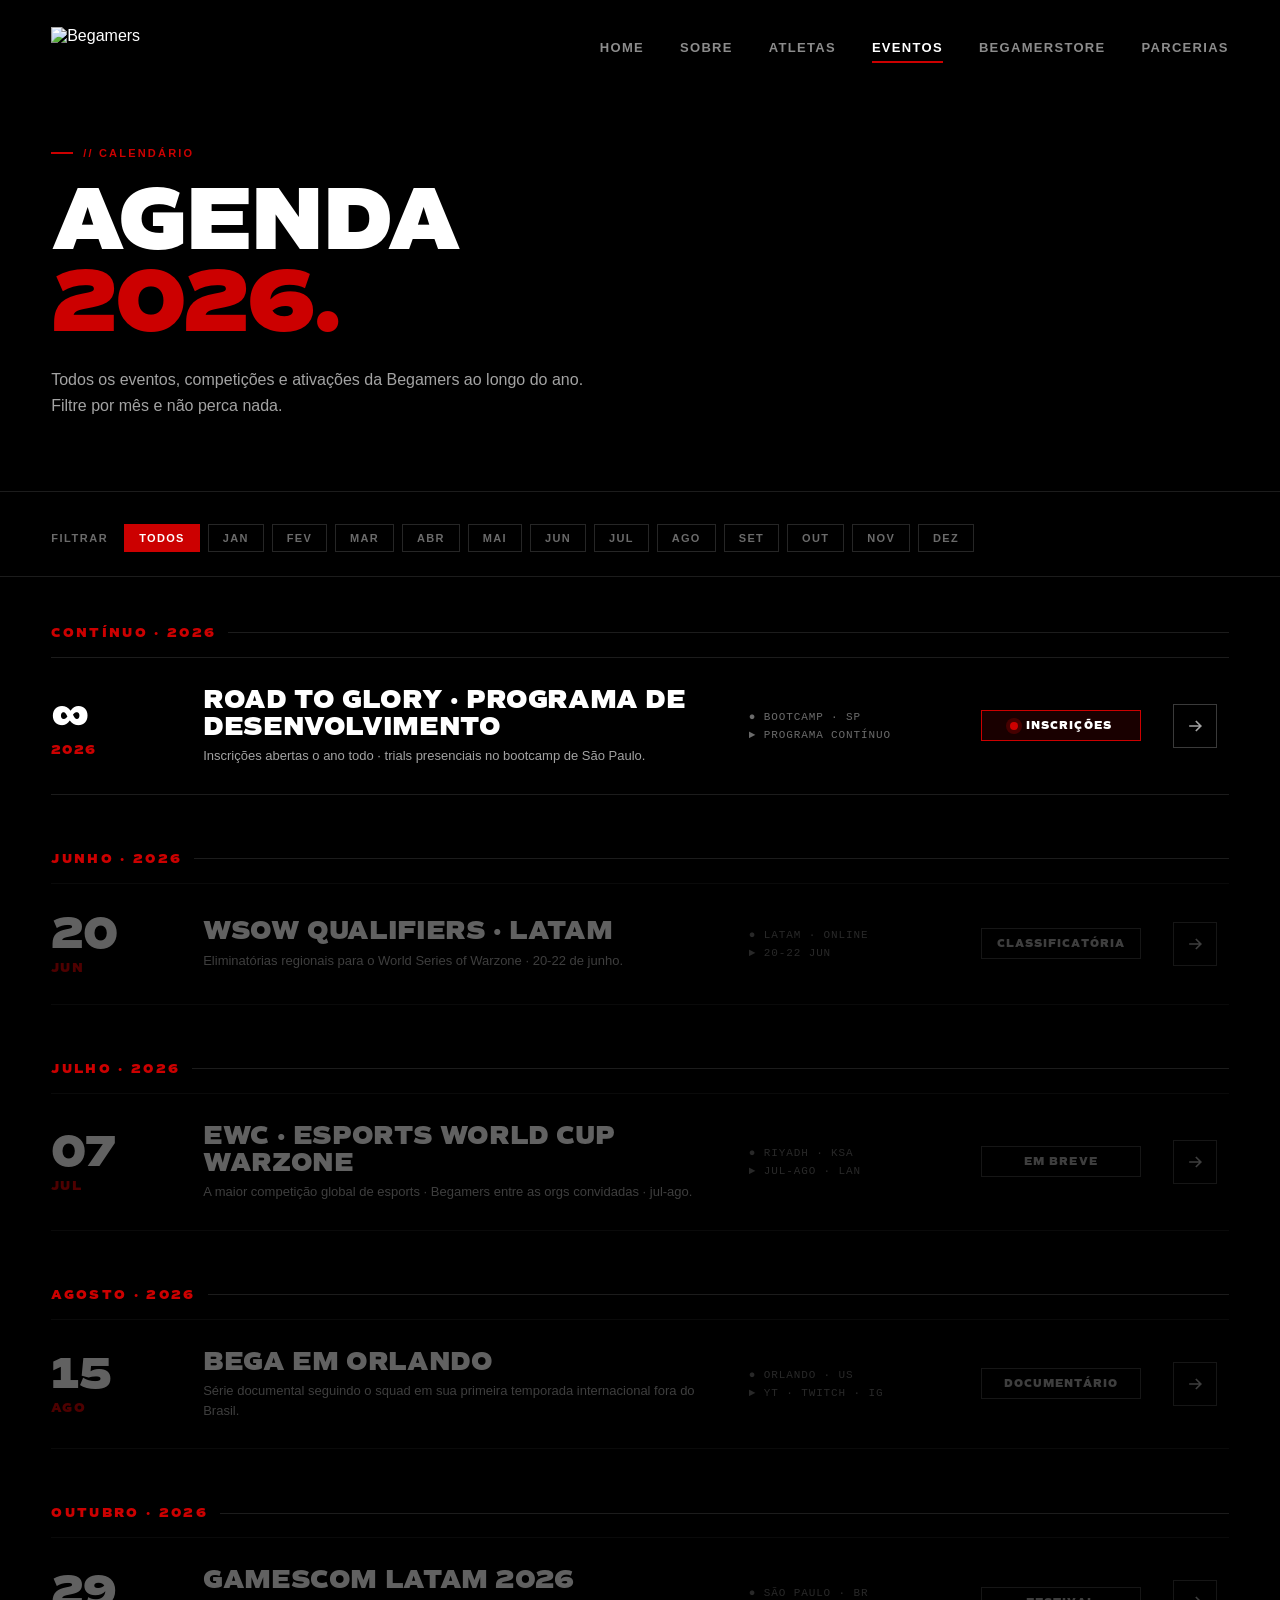
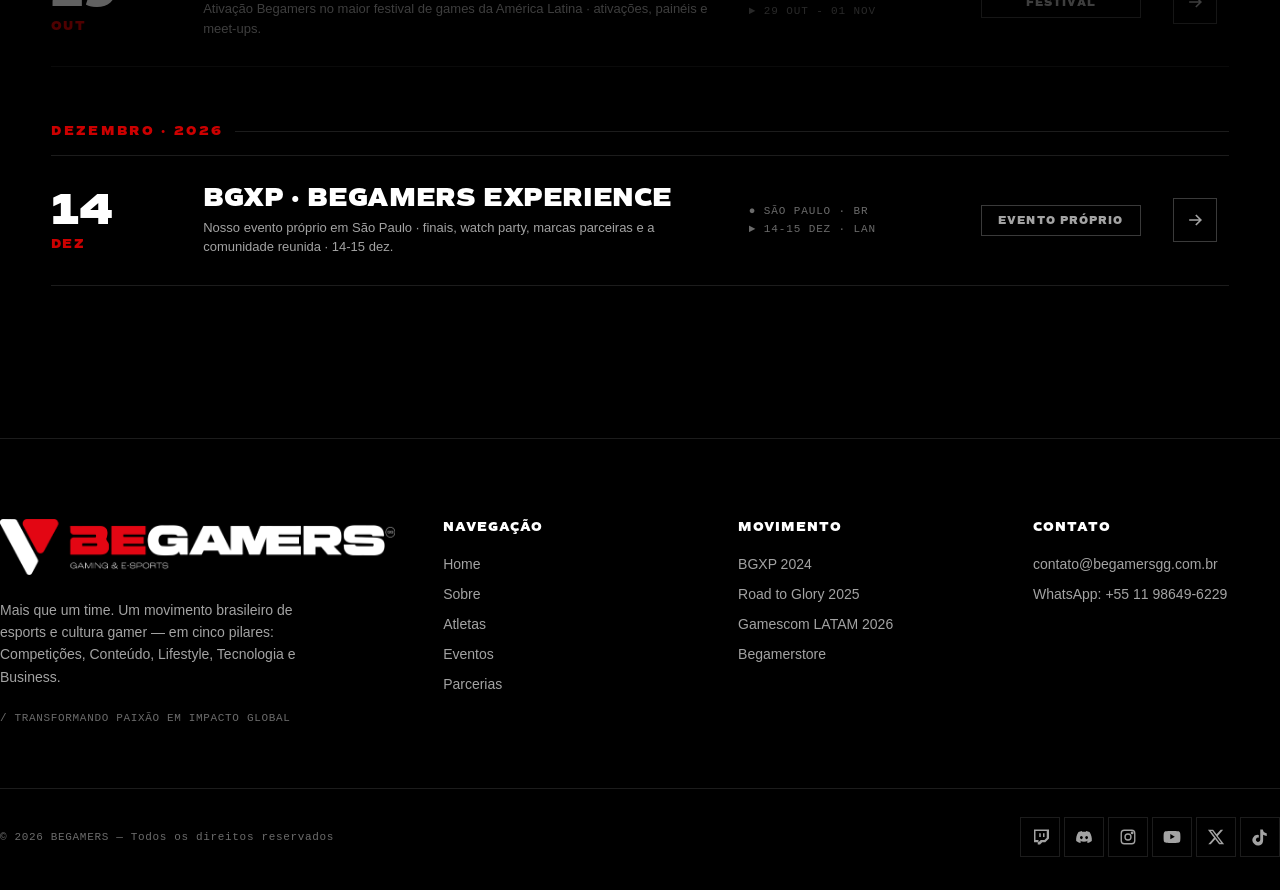
==== calendario.html @ 5ee3ef1b "Site Begamers 2026 - versão inicial" ====
<!DOCTYPE html>
<html lang="pt-BR" class="brand-begamers">
<head>
  <meta charset="UTF-8">
  <meta name="viewport" content="width=device-width, initial-scale=1.0">
  <title>Calendário 2026 · Begamers</title>
  <meta name="description" content="Todos os eventos Begamers em 2026 — competições, ativações e conteúdo.">
  <link rel="stylesheet" href="colors_and_type.css">
  <link rel="stylesheet" href="styles.css">
  <link rel="stylesheet" href="sections.css">
  <style>
    /* ---- Página calendário ---- */
    .cal-hero {
      padding-top: 140px;
      padding-bottom: 56px;
      background: #000;
      border-bottom: 1px solid #1c1c1c;
    }
    .cal-hero .eyebrow { margin-bottom: 20px; }
    .cal-hero h1 {
      font-family: var(--font-display-heavy);
      font-weight: 900;
      font-size: clamp(48px, 7vw, 96px);
      line-height: 0.92;
      letter-spacing: -0.03em;
      text-transform: uppercase;
      color: #fff;
      margin: 0 0 24px;
    }
    .cal-hero h1 span { color: var(--accent); }
    .cal-hero p {
      font-size: 16px;
      color: var(--fg2);
      max-width: 560px;
      line-height: 1.6;
    }

    /* ---- Filtro de meses ---- */
    .cal-filter {
      padding: 32px 0 24px;
      background: #000;
      position: sticky;
      top: 96px;
      z-index: 10;
      border-bottom: 1px solid #1c1c1c;
    }
    .cal-filter-inner {
      display: flex;
      gap: 8px;
      flex-wrap: wrap;
      align-items: center;
    }
    .filter-label {
      font-size: 11px;
      font-weight: 700;
      letter-spacing: 0.14em;
      text-transform: uppercase;
      color: var(--fg3);
      margin-right: 8px;
    }
    .month-btn {
      font-family: var(--font-body);
      font-weight: 700;
      font-size: 11px;
      letter-spacing: 0.12em;
      text-transform: uppercase;
      background: none;
      border: 1px solid #262626;
      color: var(--fg3);
      padding: 7px 14px;
      cursor: pointer;
      transition: background 120ms, color 120ms, border-color 120ms;
    }
    .month-btn:hover {
      border-color: #444;
      color: #fff;
    }
    .month-btn.active {
      background: var(--accent);
      border-color: var(--accent);
      color: #fff;
    }

    /* ---- Lista de eventos ---- */
    .cal-body {
      padding: 48px 0 96px;
      background: #000;
      min-height: 60vh;
    }
    .cal-month-group { margin-bottom: 56px; }
    .cal-month-label {
      font-family: var(--font-display-heavy);
      font-weight: 900;
      font-size: 13px;
      letter-spacing: 0.18em;
      text-transform: uppercase;
      color: var(--accent);
      margin-bottom: 16px;
      display: flex;
      align-items: center;
      gap: 12px;
    }
    .cal-month-label::after {
      content: "";
      flex: 1;
      height: 1px;
      background: #1c1c1c;
    }
    .cal-event-list { display: flex; flex-direction: column; gap: 2px; }

    /* eventos passados */
    .event.past { opacity: 0.38; pointer-events: none; }

    /* mensagem vazia */
    .cal-empty {
      text-align: center;
      padding: 64px 0;
      color: var(--fg3);
      font-size: 14px;
      letter-spacing: 0.06em;
      text-transform: uppercase;
    }
  </style>
</head>
<body>

<!-- ============================================================
     NAV
============================================================ -->
<nav class="nav" id="nav">
  <div class="container nav-inner">
    <a href="index.html" class="nav-logo" aria-label="Begamers — Home">
      <img src="logo/begamers-logo-white.png" class="nav-logo-img" alt="Begamers">
    </a>
    <button class="nav-toggle" id="nav-toggle" aria-label="Menu" aria-expanded="false">
      <span></span><span></span><span></span>
    </button>
    <nav class="nav-links" id="nav-links" aria-label="Navegação principal">
      <a href="index.html#home">Home</a>
      <a href="index.html#sobre">Sobre</a>
      <a href="index.html#roster">Atletas</a>
      <a href="calendario.html" class="active">Eventos</a>
      <a href="#">Begamerstore</a>
      <a href="index.html#parceiros">Parcerias</a>
    </nav>
  </div>
</nav>

<!-- ============================================================
     HERO
============================================================ -->
<section class="cal-hero">
  <div class="container">
    <span class="eyebrow">// CALENDÁRIO</span>
    <h1>AGENDA<br><span>2026.</span></h1>
    <p>Todos os eventos, competições e ativações da Begamers ao longo do ano. Filtre por mês e não perca nada.</p>
  </div>
</section>

<!-- ============================================================
     FILTRO
============================================================ -->
<div class="cal-filter">
  <div class="container cal-filter-inner">
    <span class="filter-label">Filtrar</span>
    <button class="month-btn active" data-mes="TODOS">TODOS</button>
    <button class="month-btn" data-mes="JAN">JAN</button>
    <button class="month-btn" data-mes="FEV">FEV</button>
    <button class="month-btn" data-mes="MAR">MAR</button>
    <button class="month-btn" data-mes="ABR">ABR</button>
    <button class="month-btn" data-mes="MAI">MAI</button>
    <button class="month-btn" data-mes="JUN">JUN</button>
    <button class="month-btn" data-mes="JUL">JUL</button>
    <button class="month-btn" data-mes="AGO">AGO</button>
    <button class="month-btn" data-mes="SET">SET</button>
    <button class="month-btn" data-mes="OUT">OUT</button>
    <button class="month-btn" data-mes="NOV">NOV</button>
    <button class="month-btn" data-mes="DEZ">DEZ</button>
  </div>
</div>

<!-- ============================================================
     LISTA
============================================================ -->
<section class="cal-body">
  <div class="container">
    <div id="cal-list"></div>
  </div>
</section>

<!-- ============================================================
     FOOTER
============================================================ -->
<footer class="footer" data-screen-label="Footer">
  <div class="container footer-inner">
    <div class="footer-top">
      <div class="footer-brand">
        <img src="assets/begamers-logo-principal-white.png" alt="BEGAMERS — Gaming & E-sports" style="height: 56px; width: auto; display: block; margin-bottom: 24px;">
        <p>Mais que um time. Um movimento brasileiro de esports e cultura gamer — em cinco pilares: Competições, Conteúdo, Lifestyle, Tecnologia e Business.</p>
        <span class="mono">/ TRANSFORMANDO PAIXÃO EM IMPACTO GLOBAL</span>
      </div>
      <div class="footer-col">
        <h5>Navegação</h5>
        <ul>
          <li><a href="index.html#home">Home</a></li>
          <li><a href="index.html#sobre">Sobre</a></li>
          <li><a href="index.html#roster">Atletas</a></li>
          <li><a href="index.html#eventos">Eventos</a></li>
          <li><a href="index.html#parceiros">Parcerias</a></li>
        </ul>
      </div>
      <div class="footer-col">
        <h5>Movimento</h5>
        <ul>
          <li><a href="https://www.youtube.com/watch?v=Kj1hKT5QCqs" target="_blank" rel="noopener">BGXP 2024</a></li>
          <li><a href="https://www.youtube.com/watch?v=6hZJwMYem8k" target="_blank" rel="noopener">Road to Glory 2025</a></li>
          <li><a href="https://www.youtube.com/watch?v=VXsNB97p3Ew" target="_blank" rel="noopener">Gamescom LATAM 2026</a></li>
          <li><a href="#">Begamerstore</a></li>
        </ul>
      </div>
      <div class="footer-col">
        <h5>Contato</h5>
        <ul>
          <li><a href="mailto:contato@begamersgg.com.br">contato@begamersgg.com.br</a></li>
          <li><a href="https://wa.me/5511986496229" target="_blank" rel="noopener">WhatsApp: +55 11 98649-6229</a></li>
        </ul>
      </div>
    </div>

    <div class="footer-bottom">
      <span class="footer-copy">© 2026 BEGAMERS — Todos os direitos reservados</span>
      <div class="socials" aria-label="Redes sociais">
        <a href="https://www.twitch.tv/begamersgg" target="_blank" rel="noopener" aria-label="Twitch"><svg viewBox="0 0 24 24" fill="currentColor"><path d="M4 2v17h5v3h3l3-3h4l5-5V2H4zm17 11l-3 3h-5l-3 3v-3H6V4h15v9zM18 7h-2v5h2V7zm-5 0h-2v5h2V7z"/></svg></a>
        <a href="https://discord.gg/5q2V9XfMUn" target="_blank" rel="noopener" aria-label="Discord"><svg viewBox="0 0 24 24" fill="currentColor"><path d="M19.27 5.33C17.94 4.71 16.5 4.26 15 4a.09.09 0 0 0-.07.03c-.18.33-.39.76-.53 1.09a16.09 16.09 0 0 0-4.8 0c-.14-.34-.35-.76-.54-1.09-.01-.02-.04-.03-.07-.03-1.5.26-2.93.71-4.27 1.33-.01 0-.02.01-.03.02-2.72 4.07-3.47 8.03-3.1 11.95 0 .02.01.04.03.05 1.8 1.32 3.53 2.12 5.24 2.65.03.01.06 0 .07-.02.4-.55.76-1.13 1.07-1.74.02-.04 0-.08-.04-.09-.57-.22-1.11-.48-1.64-.78-.04-.02-.04-.08-.01-.11.11-.08.22-.17.33-.25.02-.02.05-.02.07-.01 3.44 1.57 7.15 1.57 10.55 0 .02-.01.05-.01.07.01.11.09.22.17.33.26.04.03.04.09-.01.11-.52.31-1.07.56-1.64.78-.04.01-.05.06-.04.09.32.61.68 1.19 1.07 1.74.03.01.06.02.09.01 1.72-.53 3.45-1.33 5.25-2.65.02-.01.03-.03.03-.05.44-4.53-.73-8.46-3.1-11.95-.01-.01-.02-.02-.04-.02zM8.52 14.91c-1.03 0-1.89-.95-1.89-2.12s.84-2.12 1.89-2.12c1.06 0 1.9.96 1.89 2.12 0 1.17-.84 2.12-1.89 2.12zm6.97 0c-1.03 0-1.89-.95-1.89-2.12s.84-2.12 1.89-2.12c1.06 0 1.9.96 1.89 2.12 0 1.17-.83 2.12-1.89 2.12z"/></svg></a>
        <a href="https://www.instagram.com/begamersgg" target="_blank" rel="noopener" aria-label="Instagram"><svg viewBox="0 0 24 24" fill="none" stroke="currentColor" stroke-width="1.8"><rect x="3" y="3" width="18" height="18" rx="4"/><circle cx="12" cy="12" r="4"/><circle cx="17.5" cy="6.5" r="1" fill="currentColor"/></svg></a>
        <a href="https://www.youtube.com/@begamersgg" target="_blank" rel="noopener" aria-label="YouTube"><svg viewBox="0 0 24 24" fill="currentColor"><path d="M23 7.5s-.22-1.55-.9-2.23c-.85-.9-1.81-.9-2.25-.95C16.62 4 12 4 12 4s-4.62 0-7.85.32c-.44.05-1.4.05-2.25.95C1.22 5.95 1 7.5 1 7.5S.78 9.31.78 11.13v1.74c0 1.82.22 3.63.22 3.63s.22 1.55.9 2.23c.85.9 1.97.87 2.47.97C6.25 19.97 12 20 12 20s4.62 0 7.85-.32c.44-.05 1.4-.05 2.25-.95.68-.68.9-2.23.9-2.23s.22-1.81.22-3.63v-1.74C23.22 9.31 23 7.5 23 7.5zM9.75 14.85V8.13l6 3.37-6 3.35z"/></svg></a>
        <a href="https://www.twitter.com/begamersgg" target="_blank" rel="noopener" aria-label="X / Twitter"><svg viewBox="0 0 24 24" fill="currentColor"><path d="M18.244 2.25h3.308l-7.227 8.26 8.502 11.24H16.17l-5.214-6.817L4.99 21.75H1.68l7.73-8.835L1.254 2.25H8.08l4.713 6.231 5.45-6.231zm-1.161 17.52h1.833L7.084 4.126H5.117l11.966 15.644z"/></svg></a>
        <a href="https://www.tiktok.com/@begamersgg" target="_blank" rel="noopener" aria-label="TikTok"><svg viewBox="0 0 24 24" fill="currentColor"><path d="M19.59 6.69a4.83 4.83 0 0 1-3.77-4.25V2h-3.45v13.67a2.89 2.89 0 0 1-5.2 1.74 2.89 2.89 0 0 1 2.31-4.64 2.93 2.93 0 0 1 .88.13V9.4a6.84 6.84 0 0 0-5.86 12 6.85 6.85 0 0 0 11.65-4.85V8.95a8.32 8.32 0 0 0 4.86 1.55v-3.4a4.83 4.83 0 0 1-1.42-.41z"/></svg></a>
      </div>
    </div>
  </div>
</footer>

<!-- ============================================================
     SCRIPTS
============================================================ -->
<script>
  /* Nav scroll */
  const nav = document.getElementById('nav');
  let lastY = 0;
  window.addEventListener('scroll', () => {
    const y = window.scrollY;
    nav.classList.toggle('scrolled', y > 10);
    nav.classList.toggle('nav-hidden', y > lastY && y > 80);
    lastY = y;
  }, { passive: true });

  /* Hamburger */
  const toggle = document.getElementById('nav-toggle');
  const links  = document.getElementById('nav-links');
  toggle.addEventListener('click', () => {
    const open = toggle.classList.toggle('open');
    links.classList.toggle('open', open);
    toggle.setAttribute('aria-expanded', open);
  });
</script>

<script>
  /* ---- Calendário dinâmico ---- */
  (function () {
    const MES_ORDER = { JAN:1,FEV:2,MAR:3,ABR:4,MAI:5,JUN:6,JUL:7,AGO:8,SET:9,OUT:10,NOV:11,DEZ:12 };
    const MES_NOMES = { JAN:'Janeiro',FEV:'Fevereiro',MAR:'Março',ABR:'Abril',MAI:'Maio',JUN:'Junho',JUL:'Julho',AGO:'Agosto',SET:'Setembro',OUT:'Outubro',NOV:'Novembro',DEZ:'Dezembro' };
    const ARROW = '<svg viewBox="0 0 24 24" width="20" height="20" fill="none" stroke="currentColor" stroke-width="2"><path d="M5 12h14M13 6l6 6-6 6"/></svg>';

    let allEvents = [];
    let activeFilter = 'TODOS';

    function eventDate(e) {
      if (e.destaque) return new Date(0);
      const m = MES_ORDER[e.mes] || 1;
      return new Date(2026, m - 1, parseInt(e.dia) || 1);
    }

    function isPast(e) {
      if (e.destaque) return false;
      const today = new Date();
      today.setHours(0, 0, 0, 0);
      return eventDate(e) < today;
    }

    function buildCard(e) {
      const dia = e.destaque ? '∞' : e.dia;
      const tc  = e.destaque ? 'live' : 'upcoming';
      const tag = e.destaque
        ? '<span class="live-dot"></span> ' + e.botao
        : e.botao;
      const past = isPast(e) ? ' past' : '';
      const ext = e.link !== '#' ? ' target="_blank" rel="noopener"' : '';
      return `<a href="${e.link}" class="event${past}"${ext}>
        <div class="event-date"><div class="d">${dia}</div><span class="m">${e.mes}</span></div>
        <div class="event-main">
          <h4>${e.titulo}</h4>
          <div class="sub">${e.descricao}</div>
        </div>
        <div class="event-meta">
          <span class="line">● ${e.local}</span>
          <span class="line">► ${e.periodo}</span>
        </div>
        <span class="event-tag ${tc}">${tag}</span>
        <div class="event-arrow" aria-hidden="true">${ARROW}</div>
      </a>`;
    }

    function render() {
      const list = document.getElementById('cal-list');
      let events = allEvents;

      if (activeFilter !== 'TODOS') {
        events = allEvents.filter(e => e.destaque || e.mes === activeFilter);
      }

      if (!events.length) {
        list.innerHTML = '<p class="cal-empty">Nenhum evento neste mês.</p>';
        return;
      }

      /* Agrupa por mês */
      const groups = {};
      events.forEach(e => {
        const key = e.destaque ? 'CONTÍNUO' : e.mes;
        if (!groups[key]) groups[key] = [];
        groups[key].push(e);
      });

      let html = '';
      /* Contínuos primeiro, depois meses em ordem */
      const keys = Object.keys(groups).sort((a, b) => {
        if (a === 'CONTÍNUO') return -1;
        if (b === 'CONTÍNUO') return 1;
        return (MES_ORDER[a] || 99) - (MES_ORDER[b] || 99);
      });

      keys.forEach(k => {
        const label = k === 'CONTÍNUO' ? 'Contínuo · 2026' : (MES_NOMES[k] || k) + ' · 2026';
        html += `<div class="cal-month-group">
          <div class="cal-month-label">${label}</div>
          <div class="cal-event-list">${groups[k].map(buildCard).join('')}</div>
        </div>`;
      });

      list.innerHTML = html;
    }

    /* Filtros */
    document.querySelectorAll('.month-btn').forEach(btn => {
      btn.addEventListener('click', () => {
        document.querySelectorAll('.month-btn').forEach(b => b.classList.remove('active'));
        btn.classList.add('active');
        activeFilter = btn.dataset.mes;
        render();
      });
    });

    const EVENTOS = [
      { id:1, dia:'∞',  mes:'2026', titulo:'ROAD TO GLORY · PROGRAMA DE DESENVOLVIMENTO', descricao:'Inscrições abertas o ano todo · trials presenciais no bootcamp de São Paulo.', local:'BOOTCAMP · SP', periodo:'PROGRAMA CONTÍNUO', botao:'INSCRIÇÕES', link:'#', destaque:true },
      { id:2, dia:'20', mes:'JUN',  titulo:'WSOW QUALIFIERS · LATAM',                     descricao:'Eliminatórias regionais para o World Series of Warzone · 20-22 de junho.',         local:'LATAM · ONLINE',  periodo:'20-22 JUN',         botao:'CLASSIFICATÓRIA', link:'#', destaque:false },
      { id:3, dia:'07', mes:'JUL',  titulo:'EWC · ESPORTS WORLD CUP WARZONE',             descricao:'A maior competição global de esports · Begamers entre as orgs convidadas · jul-ago.', local:'RIYADH · KSA', periodo:'JUL-AGO · LAN',     botao:'EM BREVE',        link:'#', destaque:false },
      { id:4, dia:'15', mes:'AGO',  titulo:'BEGA EM ORLANDO',                             descricao:'Série documental seguindo o squad em sua primeira temporada internacional fora do Brasil.', local:'ORLANDO · US', periodo:'YT · TWITCH · IG', botao:'DOCUMENTÁRIO', link:'https://www.youtube.com/watch?v=0AspucKtBGA', destaque:false },
      { id:5, dia:'29', mes:'OUT',  titulo:'GAMESCOM LATAM 2026',                         descricao:'Ativação Begamers no maior festival de games da América Latina · ativações, painéis e meet-ups.', local:'SÃO PAULO · BR', periodo:'29 OUT - 01 NOV', botao:'FESTIVAL', link:'#', destaque:false },
      { id:6, dia:'14', mes:'DEZ',  titulo:'BGXP · BEGAMERS EXPERIENCE',                  descricao:'Nosso evento próprio em São Paulo · finais, watch party, marcas parceiras e a comunidade reunida · 14-15 dez.', local:'SÃO PAULO · BR', periodo:'14-15 DEZ · LAN', botao:'EVENTO PRÓPRIO', link:'#', destaque:false }
    ];
    const destaques = EVENTOS.filter(e => e.destaque);
    const datados   = EVENTOS.filter(e => !e.destaque).sort((a,b) => eventDate(a) - eventDate(b));
    allEvents = [...destaques, ...datados];
    render();
  })();
</script>

</body>
</html>
---- colors_and_type.css ----
/* ============================================================
   Beace Design System — Foundations
   Two brands share this stylesheet under namespaced custom
   properties. Wrap an interface in `.brand-beace` or
   `.brand-begamers` (or apply to <html>) to switch palettes.
   ============================================================ */

/* ---------- Webfonts ---------- */
@font-face {
  font-family: "Commuters Sans";
  src: url("fonts/CommutersSans-Heavy.otf") format("opentype");
  font-weight: 900;
  font-style: normal;
  font-display: swap;
}
@font-face {
  font-family: "Network";
  src: url("fonts/Network.ttf") format("truetype");
  font-weight: 400;
  font-style: normal;
  font-display: swap;
}
@font-face {
  font-family: "Lightcase";
  src: url("fonts/Lightcase.ttf") format("truetype");
  font-weight: 400;
  font-style: normal;
  font-display: swap;
}

/* DM Sans — body face (per brand direction) */
@import url("https://fonts.googleapis.com/css2?family=DM+Sans:opsz,wght@9..40,400;9..40,500;9..40,600;9..40,700&display=swap");

/* ---------- Shared raw palette ---------- */
:root {
  /* Neutrals */
  --c-black: #000000;
  --c-white: #ffffff;
  --c-ink-900: #0a0a0a;       /* near-black surface */
  --c-ink-800: #141414;       /* card surface dark */
  --c-ink-700: #1c1c1c;       /* elevated surface */
  --c-ink-600: #262626;       /* hairline / divider on dark */
  --c-ink-500: #3a3a3a;       /* muted border */
  --c-ink-400: #6b6b6b;       /* secondary text on dark */
  --c-ink-300: #a3a3a3;       /* tertiary text */
  --c-ink-200: #d4d4d4;       /* subtle line on light */
  --c-ink-100: #ededed;       /* paper */
  --c-ink-050: #f6f6f6;       /* paper highlight */

  /* Reds — same accent, two intensities */
  --c-red-600: #cc0000;       /* canonical brand red */
  --c-red-700: #a30000;       /* pressed / hover-darker */
  --c-red-500: #e60000;       /* hover-lighter / glow */
  --c-red-100: #ffd6d6;       /* faint wash for tags */

  /* Semantic utility */
  --c-success: #1f9d55;
  --c-warning: #d99a00;
  --c-danger:  #cc0000;       /* reuses brand red */

  /* Spacing scale (8pt base, 4pt half-step) */
  --space-0: 0;
  --space-1: 4px;
  --space-2: 8px;
  --space-3: 12px;
  --space-4: 16px;
  --space-5: 24px;
  --space-6: 32px;
  --space-7: 48px;
  --space-8: 64px;
  --space-9: 96px;
  --space-10: 128px;

  /* Radii — kept tight; brand reads architectural, not soft */
  --radius-0: 0;
  --radius-1: 2px;
  --radius-2: 4px;
  --radius-3: 8px;
  --radius-4: 12px;
  --radius-pill: 999px;

  /* Borders */
  --border-hair: 1px;
  --border-rule: 2px;
  --border-bold: 4px;

  /* Shadows — used sparingly; dark UI prefers borders + glow */
  --shadow-sm: 0 1px 2px rgba(0,0,0,0.4);
  --shadow-md: 0 6px 18px rgba(0,0,0,0.45);
  --shadow-lg: 0 18px 40px rgba(0,0,0,0.55);
  --glow-red:  0 0 0 1px rgba(204,0,0,0.6), 0 0 24px rgba(204,0,0,0.35);

  /* Motion */
  --ease-out: cubic-bezier(0.22, 1, 0.36, 1);
  --ease-in-out: cubic-bezier(0.65, 0, 0.35, 1);
  --dur-fast: 120ms;
  --dur-med:  220ms;
  --dur-slow: 400ms;

  /* Type families */
  --font-display-heavy: "Commuters Sans", "Anton", "Arial Black", system-ui, sans-serif;
  --font-display:       "Network", "Commuters Sans", "Bebas Neue", system-ui, sans-serif;
  --font-secondary:     "Lightcase", "Network", system-ui, sans-serif;
  --font-body:          "DM Sans", "Helvetica Neue", Arial, system-ui, sans-serif;
  --font-mono:          "JetBrains Mono", "SF Mono", ui-monospace, monospace;

  /* Type scale (clamped — 16:9 deck friendly) */
  --fs-display-2xl: clamp(64px, 9vw, 160px);
  --fs-display-xl:  clamp(48px, 6.5vw, 112px);
  --fs-display:     clamp(40px, 5vw, 80px);
  --fs-h1: clamp(36px, 4vw, 64px);
  --fs-h2: clamp(28px, 3vw, 44px);
  --fs-h3: 24px;
  --fs-h4: 18px;
  --fs-body-lg: 18px;
  --fs-body: 16px;
  --fs-body-sm: 14px;
  --fs-caption: 12px;
  --fs-micro: 11px;

  /* Line heights */
  --lh-display: 0.92;
  --lh-heading: 1.08;
  --lh-body: 1.55;
  --lh-tight: 1.2;

  /* Tracking */
  --ls-tight: -0.02em;
  --ls-normal: 0;
  --ls-wide: 0.06em;
  --ls-wider: 0.14em;       /* eyebrows, micro caps */
}

/* ============================================================
   BRAND — Beace Publicidade
   Premium agency. Black canvas, white type, red as a single
   confident accent (never a wash). Display set in Network;
   weighty headlines in Commuters Sans Heavy.
   ============================================================ */
.brand-beace {
  --bg:        var(--c-black);
  --bg-elev:   var(--c-ink-900);
  --surface:   var(--c-ink-800);
  --surface-2: var(--c-ink-700);

  --fg1: var(--c-white);                /* primary text */
  --fg2: var(--c-ink-300);              /* secondary text */
  --fg3: var(--c-ink-400);              /* tertiary / meta */
  --fg-inverse: var(--c-black);

  --line:        var(--c-ink-600);
  --line-strong: var(--c-ink-500);

  --accent:        var(--c-red-600);
  --accent-hover:  var(--c-red-500);
  --accent-press:  var(--c-red-700);
  --accent-ink:    var(--c-white);

  --link: var(--c-white);
  --link-hover: var(--c-red-500);

  --font-h: var(--font-display-heavy);
  --font-d: var(--font-display);
  --font-p: var(--font-body);

  background: var(--bg);
  color: var(--fg1);
  font-family: var(--font-p);
}

/* ============================================================
   BRAND — BEGAMERS
   Sister mark, esports tone. Same DNA, more aggressive.
   Red runs hotter; Commuters Sans Heavy is the default display.
   ============================================================ */
.brand-begamers {
  --bg:        var(--c-black);
  --bg-elev:   #050505;
  --surface:   var(--c-ink-900);
  --surface-2: var(--c-ink-800);

  --fg1: var(--c-white);
  --fg2: var(--c-ink-300);
  --fg3: var(--c-ink-400);
  --fg-inverse: var(--c-black);

  --line:        var(--c-ink-700);
  --line-strong: var(--c-red-600);

  --accent:        var(--c-red-600);
  --accent-hover:  var(--c-red-500);
  --accent-press:  var(--c-red-700);
  --accent-ink:    var(--c-white);

  --link: var(--c-red-600);
  --link-hover: var(--c-white);

  --font-h: var(--font-display-heavy);
  --font-d: var(--font-display-heavy);
  --font-p: var(--font-body);

  background: var(--bg);
  color: var(--fg1);
  font-family: var(--font-p);
}

/* ============================================================
   Semantic typography classes
   Use these instead of raw font-sizes. They pick the right
   family per brand because they reference --font-h / --font-d.
   ============================================================ */
.display-2xl, .display-xl, .display, .h1, .h2, .h3, .h4,
.eyebrow, .lede, .p, .small, .caption, .mono { display: block; }

.display-2xl {
  font-family: var(--font-h);
  font-size: var(--fs-display-2xl);
  line-height: var(--lh-display);
  letter-spacing: var(--ls-tight);
  text-transform: uppercase;
  font-weight: 900;
}
.display-xl {
  font-family: var(--font-h);
  font-size: var(--fs-display-xl);
  line-height: var(--lh-display);
  letter-spacing: var(--ls-tight);
  text-transform: uppercase;
  font-weight: 900;
}
.display {
  font-family: var(--font-d);
  font-size: var(--fs-display);
  line-height: var(--lh-heading);
  letter-spacing: var(--ls-normal);
  font-weight: 400;
}
.h1 {
  font-family: var(--font-h);
  font-size: var(--fs-h1);
  line-height: var(--lh-heading);
  letter-spacing: var(--ls-tight);
  text-transform: uppercase;
  font-weight: 900;
}
.h2 {
  font-family: var(--font-h);
  font-size: var(--fs-h2);
  line-height: var(--lh-heading);
  letter-spacing: var(--ls-tight);
  text-transform: uppercase;
  font-weight: 900;
}
.h3 {
  font-family: var(--font-d);
  font-size: var(--fs-h3);
  line-height: var(--lh-tight);
  font-weight: 400;
}
.h4 {
  font-family: var(--font-body);
  font-size: var(--fs-h4);
  line-height: var(--lh-tight);
  font-weight: 600;
  letter-spacing: var(--ls-normal);
}
.eyebrow {
  font-family: var(--font-body);
  font-size: var(--fs-micro);
  line-height: 1;
  letter-spacing: var(--ls-wider);
  text-transform: uppercase;
  font-weight: 600;
  color: var(--fg2);
}
.lede {
  font-family: var(--font-body);
  font-size: var(--fs-body-lg);
  line-height: var(--lh-body);
  color: var(--fg2);
  font-weight: 400;
}
.p {
  font-family: var(--font-body);
  font-size: var(--fs-body);
  line-height: var(--lh-body);
  color: var(--fg1);
  font-weight: 400;
  text-wrap: pretty;
}
.small {
  font-family: var(--font-body);
  font-size: var(--fs-body-sm);
  line-height: var(--lh-body);
  color: var(--fg2);
}
.caption {
  font-family: var(--font-body);
  font-size: var(--fs-caption);
  line-height: 1.4;
  color: var(--fg3);
  letter-spacing: var(--ls-wide);
  text-transform: uppercase;
}
.mono {
  font-family: var(--font-mono);
  font-size: var(--fs-body-sm);
  letter-spacing: 0;
  color: var(--fg2);
}

/* ---- Inline link ---- */
a.link,
.brand-beace a, .brand-begamers a {
  color: var(--link);
  text-decoration: none;
  border-bottom: 1px solid currentColor;
  transition: color var(--dur-fast) var(--ease-out);
}
.brand-beace a:hover, .brand-begamers a:hover { color: var(--link-hover); }

/* ---- Selection ---- */
.brand-beace ::selection,
.brand-begamers ::selection {
  background: var(--accent);
  color: var(--accent-ink);
}

/* ---- Utility: red rule (signature 4px slash used as a divider) ---- */
.rule-red {
  display: block;
  width: var(--space-7);
  height: var(--border-bold);
  background: var(--accent);
  border: 0;
}
---- styles.css ----
/* BEGAMERS — site overrides on top of design tokens */

* { box-sizing: border-box; }
html { scroll-behavior: smooth; }
html, body { margin: 0; padding: 0; background: #000; }
body {
  font-family: var(--font-body);
  color: var(--fg1);
  -webkit-font-smoothing: antialiased;
  overflow-x: hidden;
}
img { display: block; max-width: 100%; }
button { font: inherit; }
a { color: inherit; }

::selection { background: var(--accent); color: #fff; }

/* Reset the design system's default underline-on-anchor for UI anchors.
   We selectively re-enable underline in `.body-link` if ever needed. */
.brand-begamers a {
  border-bottom: 0;
  color: inherit;
}
.brand-begamers a:hover { color: inherit; }

/* ============ LAYOUT ============ */
.container {
  max-width: 1320px;
  margin: 0 auto;
  padding: 0 clamp(20px, 4vw, 56px);
}

/* ============ NAV ============ */
.nav {
  position: fixed; top: 0; left: 0; right: 0;
  z-index: 50;
  transition: transform 0.40s cubic-bezier(0.22, 1, 0.36, 1),
              background var(--dur-med) var(--ease-out),
              backdrop-filter var(--dur-med) var(--ease-out),
              border-color var(--dur-med) var(--ease-out);
  border-bottom: 1px solid transparent;
}
.nav.nav-hidden {
  transform: translateY(-100%);
}
.nav.scrolled {
  background: rgba(0,0,0,0.88);
  backdrop-filter: blur(22px) saturate(180%);
  -webkit-backdrop-filter: blur(22px) saturate(180%);
  border-bottom-color: rgba(204,0,0,0.14);
}
.nav-inner {
  display: flex; align-items: center; justify-content: space-between;
  height: 96px; gap: 24px;
}
.nav-logo-img {
  height: 44px;
  width: auto;
  display: block;
  transition: transform var(--dur-fast) var(--ease-out);
}
.nav-logo:hover .nav-logo-img { transform: scale(1.04); }
@media (max-width: 720px) {
  .nav-inner { height: 76px; }
  .nav-logo-img { height: 32px; }
}
.nav-logo {
  display: inline-flex; align-items: center; gap: 10px;
  text-decoration: none;
}
.nav-logo-img {
  height: 42px;
  width: auto;
  display: block;
}
.nav-logo .wordmark {
  font-family: var(--font-display-heavy);
  font-weight: 900; font-size: 22px;
  letter-spacing: -0.02em; text-transform: uppercase;
  line-height: 1;
}
.nav-logo .wm-be { color: var(--accent); }
.nav-logo .wm-gamers { color: #fff; }
.nav-logo .nav-v {
  width: 26px; height: 26px; flex: 0 0 26px;
}
.nav-links {
  display: flex; gap: 36px;
}
.nav-links a {
  font-family: var(--font-body);
  font-weight: 600; font-size: 13px;
  letter-spacing: 0.10em; text-transform: uppercase;
  color: rgba(255,255,255,0.55);
  text-decoration: none;
  padding: 6px 0;
  border-bottom: 2px solid transparent;
  transition: color var(--dur-fast) var(--ease-out),
              border-color var(--dur-fast) var(--ease-out);
}
.nav-links a:hover, .nav-links a.active {
  color: #fff;
  border-bottom-color: var(--accent);
}
/* ============ HAMBURGER ============ */
.nav-toggle {
  display: none;
  flex-direction: column;
  justify-content: center;
  align-items: center;
  gap: 5px;
  width: 40px; height: 40px;
  background: none;
  border: none;
  cursor: pointer;
  padding: 0;
  flex-shrink: 0;
  z-index: 52;
}
.nav-toggle span {
  display: block;
  width: 22px; height: 2px;
  background: #fff;
  border-radius: 1px;
  transition: transform 0.25s var(--ease-out), opacity 0.18s;
  transform-origin: center;
}
.nav-toggle.open span:nth-child(1) { transform: translateY(7px) rotate(45deg); }
.nav-toggle.open span:nth-child(2) { opacity: 0; transform: scaleX(0); }
.nav-toggle.open span:nth-child(3) { transform: translateY(-7px) rotate(-45deg); }

@media (max-width: 1024px) {
  .nav-toggle { display: flex; }
  .nav-links {
    display: none;
    position: fixed;
    top: 76px; left: 0; right: 0;
    flex-direction: column;
    background: rgba(4,4,4,0.97);
    backdrop-filter: blur(24px) saturate(180%);
    -webkit-backdrop-filter: blur(24px) saturate(180%);
    border-bottom: 1px solid #1c1c1c;
    padding: 8px clamp(20px,4vw,56px) 24px;
    gap: 0;
    z-index: 49;
  }
  .nav-links.open { display: flex; }
  .nav-links a {
    padding: 16px 0;
    border-bottom: 1px solid #1c1c1c;
    font-size: 15px;
    letter-spacing: 0.12em;
    min-height: 52px;
    display: flex;
    align-items: center;
  }
  .nav-links a:last-child { border-bottom: 0; }
  .nav-links a:hover, .nav-links a.active {
    color: var(--accent);
    border-bottom-color: #1c1c1c;
    padding-left: 8px;
  }
}

/* ============ BUTTON ============ */
@keyframes btnShimmer {
  from { left: -80%; }
  to   { left: 140%; }
}
.btn {
  font-family: var(--font-display-heavy);
  font-weight: 900;
  letter-spacing: 0.05em;
  text-transform: uppercase;
  border: 0;
  cursor: pointer;
  padding: 16px 26px;
  font-size: 14px;
  background: var(--accent);
  color: #fff;
  clip-path: polygon(0 0, 100% 0, 96% 100%, 4% 100%);
  transition: background var(--dur-fast) var(--ease-out),
              transform var(--dur-fast) var(--ease-out),
              box-shadow var(--dur-med) var(--ease-out);
  display: inline-flex; align-items: center; gap: 10px;
  text-decoration: none;
  position: relative;
  overflow: hidden;
}
.btn::after {
  content: "";
  position: absolute;
  top: 0; left: -80%; width: 50%; height: 100%;
  background: linear-gradient(90deg, transparent, rgba(255,255,255,0.22), transparent);
  transform: skewX(-20deg);
  pointer-events: none;
}
.btn:hover { background: var(--accent-hover); box-shadow: var(--glow-red); }
.btn:hover::after { animation: btnShimmer 0.60s var(--ease-out) forwards; }
.btn:active { background: var(--accent-press); transform: scale(0.98); }
.btn.sm { padding: 11px 18px; font-size: 12px; }
.btn.lg { padding: 20px 30px; font-size: 16px; }
.btn.outline {
  background: transparent; color: #fff;
  box-shadow: inset 0 0 0 2px #fff;
}
.btn.outline:hover { background: #fff; color: #000; box-shadow: inset 0 0 0 2px #fff; }
.btn.ghost {
  background: transparent; color: var(--fg2);
  clip-path: none;
  padding: 12px 0;
}
.btn.ghost:hover { color: #fff; box-shadow: none; }
.btn .arrow { transition: transform var(--dur-fast) var(--ease-out); }
.btn:hover .arrow { transform: translateX(3px); }

/* ============ UTILITY ============ */
.eyebrow {
  font-family: var(--font-body);
  font-size: 11px; font-weight: 700;
  letter-spacing: 0.20em; text-transform: uppercase;
  color: var(--accent);
  display: inline-flex; align-items: center; gap: 10px;
  line-height: 1;
}
.eyebrow.muted { color: var(--fg2); }
.eyebrow::before {
  content: ""; width: 22px; height: 2px; background: currentColor;
}
.rule-red {
  width: 56px; height: 4px;
  background: var(--accent);
  border: 0; margin: 0;
}
.mono {
  font-family: var(--font-mono);
  font-size: 11px; letter-spacing: 0.06em;
  color: var(--fg3);
  text-transform: uppercase;
}
.slash {
  display: inline-block; width: 56px; height: 14px;
  background: var(--accent);
  clip-path: polygon(18% 0, 100% 0, 82% 100%, 0 100%);
}

/* live pulse */
@keyframes bgLivePulse {
  0%   { box-shadow: 0 0 0 0 rgba(204,0,0,0.55); }
  70%  { box-shadow: 0 0 0 10px rgba(204,0,0,0); }
  100% { box-shadow: 0 0 0 0 rgba(204,0,0,0); }
}
.live-dot {
  width: 8px; height: 8px; border-radius: 50%;
  background: var(--accent);
  box-shadow: 0 0 0 4px rgba(204,0,0,0.25);
  display: inline-block;
  animation: bgLivePulse 1.4s ease-out infinite;
}

/* ============ SCROLL REVEAL ============ */
.reveal { opacity: 0; transform: translateY(40px); transition: opacity .9s var(--ease-out), transform .9s var(--ease-out); }
.reveal.in { opacity: 1; transform: none; }
.reveal.delay-1 { transition-delay: .10s; }
.reveal.delay-2 { transition-delay: .20s; }
.reveal.delay-3 { transition-delay: .30s; }
.reveal.delay-4 { transition-delay: .40s; }
.reveal.delay-5 { transition-delay: .50s; }
.reveal.delay-6 { transition-delay: .60s; }

/* Stagger children — apply to a parent and each child fades in sequentially */
.reveal-stagger > * {
  opacity: 0; transform: translateY(28px);
  transition: opacity .7s var(--ease-out), transform .7s var(--ease-out);
}
.reveal-stagger.in > * { opacity: 1; transform: none; }
.reveal-stagger.in > *:nth-child(1) { transition-delay: .05s; }
.reveal-stagger.in > *:nth-child(2) { transition-delay: .12s; }
.reveal-stagger.in > *:nth-child(3) { transition-delay: .19s; }
.reveal-stagger.in > *:nth-child(4) { transition-delay: .26s; }
.reveal-stagger.in > *:nth-child(5) { transition-delay: .33s; }
.reveal-stagger.in > *:nth-child(6) { transition-delay: .40s; }
.reveal-stagger.in > *:nth-child(7) { transition-delay: .47s; }
.reveal-stagger.in > *:nth-child(8) { transition-delay: .54s; }
.reveal-stagger.in > *:nth-child(9) { transition-delay: .61s; }
.reveal-stagger.in > *:nth-child(10) { transition-delay: .68s; }
.reveal-stagger.in > *:nth-child(11) { transition-delay: .75s; }
.reveal-stagger.in > *:nth-child(12) { transition-delay: .82s; }

@media (prefers-reduced-motion: reduce) {
  .reveal, .reveal-stagger > * { opacity: 1; transform: none; transition: none; }
}
---- sections.css ----
/* BEGAMERS — section styles */

/* ============ HERO ============ */
.hero {
  position: relative;
  min-height: 100vh;
  display: flex; align-items: center;
  padding-top: 140px; padding-bottom: 80px;
  background:
    radial-gradient(ellipse at 72% 18%, rgba(204,0,0,0.22), transparent 50%),
    radial-gradient(ellipse at 12% 85%, rgba(204,0,0,0.09), transparent 38%),
    linear-gradient(180deg, #050505 0%, #000 100%);
  overflow: hidden;
}
/* signature diagonal slash motif — animated */
@keyframes heroAura {
  0%   { opacity: 0.07; transform: rotate(-12deg) scale(1); }
  50%  { opacity: 0.16; transform: rotate(-12deg) scale(1.18); }
  100% { opacity: 0.07; transform: rotate(-12deg) scale(1); }
}
.hero::before {
  content: "";
  position: absolute;
  top: -200px; left: -220px;
  width: 1100px; height: 1100px;
  background: var(--accent);
  clip-path: polygon(18% 0, 100% 0, 82% 100%, 0 100%);
  pointer-events: none;
  filter: blur(8px);
  animation: heroAura 9s ease-in-out infinite;
}
/* grid scan lines */
.hero::after {
  content: "";
  position: absolute; inset: 0;
  background-image:
    repeating-linear-gradient(0deg, transparent 0 80px, rgba(255,255,255,0.025) 80px 81px),
    repeating-linear-gradient(90deg, transparent 0 80px, rgba(255,255,255,0.025) 80px 81px);
  pointer-events: none;
  mask-image: radial-gradient(ellipse at center, rgba(0,0,0,1) 30%, transparent 75%);
  -webkit-mask-image: radial-gradient(ellipse at center, rgba(0,0,0,1) 30%, transparent 75%);
}
.hero-bottom-rule {
  position: absolute; left: 0; right: 0; bottom: 0; height: 1px;
  background: linear-gradient(90deg, transparent, var(--accent), transparent);
  opacity: 0.6;
}
.hero-inner {
  position: relative; z-index: 2; width: 100%;
  padding-left: 0;
}
.hero .container {
  padding-left: clamp(12px, 1.2vw, 16px);
}
.hero-copy {
  max-width: min(720px, 55%);
}
@media (max-width: 980px) {
  .hero-copy { max-width: 100%; }
}
.hero h1 {
  font-family: var(--font-display-heavy);
  font-weight: 900;
  font-size: clamp(48px, 9vw, 152px);
  line-height: 0.88;
  letter-spacing: -0.035em;
  text-transform: uppercase;
  margin: 18px 0 0;
  color: #fff;
  max-width: 16ch;
  text-shadow: 0 2px 20px rgba(0,0,0,0.95), 0 4px 48px rgba(0,0,0,0.70);
}
.hero h1 .red { color: var(--accent); position: relative; }
.hero h1 .red::after {
  content: ""; position: absolute;
  left: 0; right: 6%; bottom: -0.04em;
  height: 0.06em;
  background: var(--accent);
  opacity: 0.6;
  filter: blur(6px);
}
.hero h1 .strike {
  position: relative;
  display: inline-block;
}
.hero h1 .strike::before {
  content: ""; position: absolute;
  left: -2%; right: -2%; top: 50%;
  height: 0.10em;
  background: var(--accent);
  transform: translateY(-50%) rotate(-4deg);
  z-index: -1;
  opacity: 0.4;
}
.hero-lede {
  font-size: 20px; line-height: 1.55;
  color: var(--fg2);
  max-width: 56ch;
  margin: 36px 0 44px;
  text-shadow: 0 1px 10px rgba(0,0,0,0.90);
}
.hero-lede strong { color: #fff; font-weight: 600; }
.hero-ctas { display: flex; gap: 12px; flex-wrap: wrap; }

.hero-meta {
  margin-top: clamp(64px, 10vh, 112px);
  padding-top: 24px;
  border-top: 1px solid #1c1c1c;
  display: grid;
  grid-template-columns: repeat(4, 1fr);
  gap: 32px;
}
/* glow em onda — passa pelo stat 1→4 em loop */
@keyframes statGlow {
  0%, 100% { text-shadow: none; }
  50%       { text-shadow: 0 0 22px rgba(204,0,0,0.75), 0 0 48px rgba(204,0,0,0.30); }
}
@keyframes ruleExpand {
  0%, 100% { width: 24px; opacity: 0.55; }
  50%       { width: 44px; opacity: 1; }
}

.hero-stat .num {
  font-family: var(--font-display-heavy);
  font-weight: 900;
  font-size: clamp(32px, 3.8vw, 52px);
  line-height: 1;
  color: #fff;
  letter-spacing: -0.02em;
}
.hero-stat .num .red { color: var(--accent); }
.hero-stat .label {
  margin-top: 10px;
  font-family: var(--font-body);
  font-size: 13px;
  font-weight: 600;
  letter-spacing: 0.04em;
  color: rgba(255,255,255,0.82);
  text-transform: uppercase;
}
.hero-stat .rule {
  width: 24px; height: 3px;
  background: var(--accent);
  margin: 14px 0 0;
}

/* animação staggered em cada stat */
.hero-stat:nth-child(1) .num  { animation: statGlow   3.6s ease-in-out infinite 0.0s; }
.hero-stat:nth-child(2) .num  { animation: statGlow   3.6s ease-in-out infinite 0.9s; }
.hero-stat:nth-child(3) .num  { animation: statGlow   3.6s ease-in-out infinite 1.8s; }
.hero-stat:nth-child(4) .num  { animation: statGlow   3.6s ease-in-out infinite 2.7s; }
.hero-stat:nth-child(1) .rule { animation: ruleExpand 3.6s ease-in-out infinite 0.0s; }
.hero-stat:nth-child(2) .rule { animation: ruleExpand 3.6s ease-in-out infinite 0.9s; }
.hero-stat:nth-child(3) .rule { animation: ruleExpand 3.6s ease-in-out infinite 1.8s; }
.hero-stat:nth-child(4) .rule { animation: ruleExpand 3.6s ease-in-out infinite 2.7s; }

@media (max-width: 720px) {
  .hero-meta { grid-template-columns: repeat(2, 1fr); }
}

/* ============ VIDEO REEL ============ */
.video-reel {
  position: relative;
  background: #000;
  padding-top: clamp(56px, 7vh, 80px);
  padding-bottom: clamp(56px, 7vh, 80px);
  border-top: 0;
}
.video-reel::before {
  content: "";
  position: absolute;
  top: 0; bottom: 0; left: 0;
  width: 35%;
  background: url('assets/lado direito_midia.jpg') center/cover no-repeat;
  opacity: 0.18;
  -webkit-mask-image: linear-gradient(to right, rgba(0,0,0,0.8) 0%, transparent 100%);
  mask-image: linear-gradient(to right, rgba(0,0,0,0.8) 0%, transparent 100%);
  z-index: 0;
  pointer-events: none;
}
.video-reel .container { position: relative; z-index: 2; }
.reel-head {
  display: flex;
  flex-direction: column;
  align-items: flex-start;
  position: relative;
  gap: 16px;
  margin-bottom: 32px;
}
.reel-title {
  font-family: var(--font-display-heavy);
  font-weight: 900;
  font-size: clamp(28px, 4.2vw, 60px);
  line-height: 1.0;
  letter-spacing: -0.03em;
  text-transform: uppercase;
  margin: 0;
  color: #fff;
  width: 100%;
}
.reel-title .red { color: var(--accent); }
.reel-title-line2 {
  display: flex;
  align-items: center;
  gap: 20px;
  flex-wrap: nowrap;
  font-family: var(--font-display-heavy);
  font-weight: 900;
  font-size: clamp(28px, 4.2vw, 60px);
  line-height: 1.0;
  letter-spacing: -0.03em;
  text-transform: uppercase;
  color: var(--accent);
}
.reel-section-logo {
  height: 90px;
  width: auto;
  flex-shrink: 0;
}
.reel-destaque {
  text-shadow: 0 0 28px rgba(204,0,0,0.55), 0 0 8px rgba(204,0,0,0.30);
  display: inline-block;
}
.reel-frame {
  position: relative;
  background: #050505;
  border: 1px solid #1c1c1c;
  padding: 28px;
  clip-path: polygon(0 16px, 16px 0, calc(100% - 16px) 0, 100% 16px, 100% calc(100% - 16px), calc(100% - 16px) 100%, 16px 100%, 0 calc(100% - 16px));
}
.reel-corner { position: absolute; width: 22px; height: 22px; border: 2px solid var(--accent); pointer-events: none; z-index: 3; }
.reel-corner.tl { top: 12px; left: 12px; border-right: 0; border-bottom: 0; }
.reel-corner.tr { top: 12px; right: 12px; border-left: 0; border-bottom: 0; }
.reel-corner.bl { bottom: 12px; left: 12px; border-right: 0; border-top: 0; }
.reel-corner.br { bottom: 12px; right: 12px; border-left: 0; border-top: 0; }

.reel-badge {
  position: absolute; top: 40px; left: 40px;
  z-index: 4;
  display: inline-flex; align-items: center; gap: 10px;
  background: rgba(0,0,0,0.65);
  border: 1px solid var(--accent);
  padding: 8px 14px;
  font-family: var(--font-display-heavy);
  font-weight: 900; font-size: 11px;
  letter-spacing: 0.10em;
  text-transform: uppercase;
  color: #fff;
  pointer-events: none;
}

.reel-iframe-wrap {
  position: relative;
  width: 100%;
  aspect-ratio: 16 / 9;
  overflow: hidden;
  background: #000;
}
.reel-iframe-wrap iframe {
  position: absolute; top: 50%; left: 50%;
  /* escala agressiva pra cortar barras e logo do YouTube */
  width: 145%; height: 145%;
  transform: translate(-50%, -50%);
  border: 0;
  pointer-events: none;
}
/* vignette geral */
.reel-iframe-wrap::after {
  content: ""; position: absolute; inset: 0;
  background: radial-gradient(ellipse at center, transparent 55%, rgba(0,0,0,0.50) 100%);
  pointer-events: none;
  z-index: 2;
}
/* cobre cantos onde ficam logo e branding do YouTube */
.reel-iframe-wrap::before {
  content: ""; position: absolute; inset: 0;
  background:
    linear-gradient(to bottom, rgba(0,0,0,0.5) 0%, transparent 8%, transparent 92%, rgba(0,0,0,0.5) 100%),
    linear-gradient(to right,  rgba(0,0,0,0.4) 0%, transparent 6%, transparent 94%, rgba(0,0,0,0.4) 100%);
  pointer-events: none;
  z-index: 2;
}

@keyframes reelScan { 0%,100% { transform: translateY(0); } 50% { transform: translateY(100%); } }
.reel-scanline {
  position: absolute; left: 28px; right: 28px;
  top: 28px; height: 2px;
  background: linear-gradient(90deg, transparent, rgba(204,0,0,0.5), transparent);
  filter: blur(1px);
  z-index: 4;
  pointer-events: none;
  animation: reelScan 6s linear infinite;
}

.reel-meta {
  margin-top: 16px;
  display: flex; justify-content: space-between; gap: 16px;
  font-family: var(--font-mono);
  font-size: 10px;
  letter-spacing: 0.10em;
  color: var(--fg3);
  text-transform: uppercase;
  border-top: 1px solid #1c1c1c;
  padding-top: 12px;
}
.reel-meta span:first-child { color: var(--accent); font-weight: 700; }
@media (max-width: 720px) {
  .reel-frame { padding: 16px; }
  .reel-badge { top: 28px; left: 28px; padding: 6px 10px; font-size: 10px; }
}
/* ============ ROAD TO GLORY ============ */
.r2g {
  position: relative;
  background:
    radial-gradient(ellipse at 80% 20%, rgba(204,0,0,0.16), transparent 55%),
    linear-gradient(180deg, #050505 0%, #000 100%);
  border-top: 1px solid #1c1c1c;
  padding: clamp(80px, 12vh, 128px) 0;
  overflow: hidden;
}
.r2g::before {
  content: ""; position: absolute;
  top: -180px; right: -120px;
  width: 640px; height: 640px;
  background: var(--accent);
  opacity: 0.08;
  clip-path: polygon(18% 0, 100% 0, 82% 100%, 0 100%);
  transform: rotate(-12deg);
  pointer-events: none;
}
.r2g-inner {
  display: grid;
  grid-template-columns: 1.4fr 1fr;
  gap: 64px;
  align-items: center;
  position: relative;
  z-index: 2;
}
.r2g-tag {
  display: inline-flex; align-items: center; gap: 12px;
  font-family: var(--font-mono);
  font-size: 11px;
  letter-spacing: 0.18em;
  color: var(--accent);
  text-transform: uppercase;
  margin-bottom: 24px;
}
.r2g-tag .slash { display: inline-block; width: 28px; height: 8px; background: var(--accent); clip-path: polygon(18% 0, 100% 0, 82% 100%, 0 100%); }
.r2g h2 {
  font-family: var(--font-display-heavy);
  font-weight: 900;
  font-size: clamp(40px, 6.5vw, 96px);
  line-height: 0.92;
  letter-spacing: -0.03em;
  text-transform: uppercase;
  color: #fff;
  margin: 0 0 24px;
}
.r2g h2 .red { color: var(--accent); }
.r2g p {
  font-size: 17px;
  line-height: 1.65;
  color: var(--fg2);
  max-width: 52ch;
  margin: 0 0 32px;
}
.r2g-ctas { display: flex; gap: 12px; flex-wrap: wrap; }

.r2g-steps {
  display: flex; flex-direction: column;
  border: 1px solid #1c1c1c;
  background: rgba(0,0,0,0.45);
}
.r2g-step {
  display: grid;
  grid-template-columns: 56px 1fr;
  gap: 20px;
  padding: 22px 24px;
  border-bottom: 1px solid #1c1c1c;
  align-items: center;
}
.r2g-step:last-child { border-bottom: 0; }
.r2g-step .num {
  font-family: var(--font-display-heavy);
  font-weight: 900;
  font-size: 32px;
  line-height: 1;
  color: var(--accent);
  letter-spacing: -0.02em;
}
.r2g-step .k {
  font-family: var(--font-display-heavy);
  font-weight: 900;
  font-size: 16px;
  letter-spacing: 0.04em;
  text-transform: uppercase;
  color: #fff;
  display: block;
  margin-bottom: 4px;
}
.r2g-step .v {
  font-size: 13px;
  color: var(--fg2);
  line-height: 1.5;
}
@media (max-width: 880px) {
  .r2g-inner { grid-template-columns: 1fr; gap: 32px; }
}

/* ============ PARTNER FORM ============ */
.partner-form-section { background: #000; }
.partner-form-grid {
  display: grid;
  grid-template-columns: 1fr 1.4fr;
  gap: 64px;
  align-items: start;
}
.partner-tiers-list {
  display: flex; flex-direction: column; gap: 0;
  border-top: 1px solid #1c1c1c;
  margin-top: 32px;
}
.partner-tier-row {
  padding: 18px 0;
  border-bottom: 1px solid #1c1c1c;
  display: flex; align-items: center; gap: 16px;
}
.partner-tier-row .badge {
  font-family: var(--font-display-heavy);
  font-weight: 900;
  font-size: 11px;
  letter-spacing: 0.10em;
  text-transform: uppercase;
  color: #fff;
  background: var(--accent);
  padding: 6px 10px;
  min-width: 110px;
  text-align: center;
  clip-path: polygon(0 0, 100% 0, 92% 100%, 8% 100%);
}
.partner-tier-row .copy {
  font-size: 14px; color: var(--fg2); line-height: 1.5;
}
.partner-tier-row .copy strong { color: #fff; font-weight: 600; }

.partner-form {
  background: var(--surface);
  border: 1px solid #1c1c1c;
  padding: 40px;
  display: grid; gap: 20px;
}
.partner-form .pf-head {
  border-bottom: 1px solid #1c1c1c;
  padding-bottom: 20px;
  margin-bottom: 4px;
}
.partner-form .pf-head h3 {
  font-family: var(--font-display-heavy);
  font-weight: 900;
  font-size: 22px;
  letter-spacing: -0.01em;
  text-transform: uppercase;
  color: #fff;
  margin: 0 0 6px;
}
.partner-form .pf-head p {
  font-size: 13px;
  color: var(--fg2);
  line-height: 1.5;
  margin: 0;
}

.pf-row { display: grid; gap: 8px; }
.pf-row.split {
  grid-template-columns: 1fr 1fr;
  gap: 20px;
}
.pf-row label {
  font-family: var(--font-mono);
  font-size: 10px;
  letter-spacing: 0.14em;
  text-transform: uppercase;
  color: var(--fg3);
}
.pf-row label .req { color: var(--accent); margin-left: 4px; }
.pf-row input,
.pf-row select,
.pf-row textarea {
  background: transparent;
  border: 0;
  border-bottom: 1px solid #3a3a3a;
  padding: 12px 0 10px;
  color: #fff;
  font-family: var(--font-body);
  font-size: 15px;
  outline: none;
  transition: border-color var(--dur-fast) var(--ease-out);
  width: 100%;
}
.pf-row input:focus,
.pf-row select:focus,
.pf-row textarea:focus { border-bottom-color: var(--accent); }
.pf-row textarea { resize: vertical; min-height: 80px; }
.pf-row select { appearance: none; -webkit-appearance: none; background-image: linear-gradient(45deg, transparent 50%, #fff 50%), linear-gradient(135deg, #fff 50%, transparent 50%); background-position: calc(100% - 12px) 50%, calc(100% - 6px) 50%; background-size: 6px 6px; background-repeat: no-repeat; padding-right: 24px; }
.pf-row select option { background: #0a0a0a; }

.pf-radio-group {
  display: flex; gap: 0;
  border: 1px solid #1c1c1c;
}
.pf-radio {
  flex: 1;
  position: relative;
  border-right: 1px solid #1c1c1c;
}
.pf-radio:last-child { border-right: 0; }
.pf-radio input { position: absolute; opacity: 0; pointer-events: none; }
.pf-radio label {
  display: block;
  padding: 14px 12px;
  text-align: center;
  font-family: var(--font-display-heavy);
  font-weight: 900;
  font-size: 12px;
  letter-spacing: 0.06em;
  text-transform: uppercase;
  color: var(--fg2);
  cursor: pointer;
  transition: all var(--dur-fast);
  margin: 0;
}
.pf-radio:hover label { color: #fff; }
.pf-radio input:checked ~ label {
  background: var(--accent);
  color: #fff;
}

.pf-actions {
  display: flex; justify-content: space-between; align-items: center;
  gap: 16px; margin-top: 8px;
}
.pf-actions .note {
  font-family: var(--font-mono);
  font-size: 10px;
  color: var(--fg3);
  letter-spacing: 0.06em;
}

@media (max-width: 980px) {
  .partner-form-grid { grid-template-columns: 1fr; gap: 32px; }
  .partner-form { padding: 28px; }
  .pf-row.split { grid-template-columns: 1fr; gap: 16px; }
}
/* ============ HERO VISUAL — foto full-bleed, efeitos cinematográficos ============ */

/* Ken Burns — zoom lento na foto */
@keyframes kenBurns {
  0%   { transform: scale(1)    translate(0,    0);    }
  50%  { transform: scale(1.07) translate(-1%, -0.8%); }
  100% { transform: scale(1)    translate(0,    0);    }
}

/* Scanline vermelha varrendo de cima pra baixo */
@keyframes scanSweep {
  0%   { top: -4px;  opacity: 0; }
  4%   { opacity: 1; }
  96%  { opacity: 1; }
  100% { top: 100%;  opacity: 0; }
}

/* Grain animado (estático estilo VHS) */
@keyframes grainShift {
  0%   { transform: translate(0,   0);   }
  20%  { transform: translate(-1px, 1px); }
  40%  { transform: translate(1px,  0);   }
  60%  { transform: translate(0,   -1px); }
  80%  { transform: translate(-1px, 0);   }
  100% { transform: translate(0,   0);   }
}

.hero-visual {
  position: absolute;
  inset: 0;
  z-index: 1;
  pointer-events: none;
  overflow: hidden;
}

/* scanline vermelha — começa após área do texto */
.hero-visual::after {
  content: "";
  position: absolute;
  left: 42%; right: 0; top: 0;
  height: 2px;
  background: linear-gradient(to right,
    transparent 0%,
    rgba(204,0,0,0.45) 18%,
    rgba(204,0,0,0.70) 50%,
    rgba(204,0,0,0.45) 82%,
    transparent 100%);
  filter: blur(1px);
  animation: scanSweep 11s linear infinite;
  z-index: 5;
}

.hv-photo { position: absolute; inset: 0; overflow: hidden; }

.hv-photo img {
  position: absolute; inset: 0;
  width: 100%; height: 100%;
  object-fit: cover;
  object-position: center 20%;
  -webkit-mask-image: linear-gradient(to right,
    rgba(0,0,0,0.30) 0%,
    rgba(0,0,0,0.55) 10%,
    rgba(0,0,0,0.82) 28%,
    #000 45%,
    #000 100%);
  mask-image: linear-gradient(to right,
    rgba(0,0,0,0.30) 0%,
    rgba(0,0,0,0.55) 10%,
    rgba(0,0,0,0.82) 28%,
    #000 45%,
    #000 100%);
  filter: contrast(1.10) saturate(0.80) brightness(0.72);
}

/* CRT — linhas horizontais sutis na foto */
.hv-photo::after {
  content: "";
  position: absolute; inset: 0;
  background: repeating-linear-gradient(
    0deg,
    transparent        0px,
    transparent        3px,
    rgba(0,0,0,0.10)   3px,
    rgba(0,0,0,0.10)   4px
  );
  pointer-events: none;
  z-index: 2;
}

/* overlay: dark radial só no copy, foto respira no resto */
.hv-photo-fade {
  position: absolute; inset: 0;
  background:
    radial-gradient(ellipse at 24% 46%, rgba(0,0,0,0.78) 0%, rgba(0,0,0,0.28) 48%, transparent 72%),
    linear-gradient(to right,
      rgba(0,0,0,0.72) 0%,
      rgba(0,0,0,0.42) 22%,
      rgba(0,0,0,0.18) 48%,
      rgba(0,0,0,0.12) 72%,
      rgba(0,0,0,0.26) 100%),
    radial-gradient(ellipse at 72% 42%, rgba(204,0,0,0.20), transparent 52%),
    linear-gradient(to bottom,
      rgba(0,0,0,0.55) 0%,
      rgba(0,0,0,0.04) 14%,
      transparent 50%,
      rgba(0,0,0,0.82) 100%);
  pointer-events: none;
  z-index: 3;
}

/* grain VHS animado */
.hv-photo-grain {
  position: absolute; inset: -10px;
  background-image:
    radial-gradient(rgba(255,255,255,0.045) 1px, transparent 1px),
    radial-gradient(rgba(255,255,255,0.028) 1px, transparent 1px);
  background-size: 3px 3px, 7px 7px;
  background-position: 0 0, 2px 2px;
  mix-blend-mode: overlay;
  opacity: 0.55;
  pointer-events: none;
  animation: grainShift 0.18s steps(1) infinite;
  z-index: 4;
}
.hv-photo-caption {
  position: absolute;
  right: 28px; bottom: 28px;
  display: inline-flex; align-items: center; gap: 12px;
  font-family: var(--font-mono);
  font-size: 11px;
  letter-spacing: 0.12em;
  text-transform: uppercase;
  background: rgba(0,0,0,0.60);
  backdrop-filter: blur(10px);
  -webkit-backdrop-filter: blur(10px);
  border: 1px solid rgba(255,255,255,0.06);
  border-left: 2px solid var(--accent);
  padding: 8px 16px;
  z-index: 6;
  box-shadow: 0 0 20px rgba(204,0,0,0.15);
}
.hv-cap-tag { color: var(--accent); font-weight: 700; }
.hv-cap-text { color: var(--fg2); }

@media (max-width: 980px) {
  .hero-visual { position: absolute; inset: 0; }
  .hv-photo img {
    object-position: center 15%;
    -webkit-mask-image: linear-gradient(to right,
      transparent 0%,
      transparent 8%,
      rgba(0,0,0,0.15) 25%,
      rgba(0,0,0,0.55) 44%,
      #000 62%,
      #000 100%);
    mask-image: linear-gradient(to right,
      transparent 0%,
      transparent 8%,
      rgba(0,0,0,0.15) 25%,
      rgba(0,0,0,0.55) 44%,
      #000 62%,
      #000 100%);
  }
  .hv-photo-fade {
    background:
      linear-gradient(to right,
        #000 0%,
        #000 15%,
        rgba(0,0,0,0.90) 30%,
        rgba(0,0,0,0.50) 52%,
        rgba(0,0,0,0.30) 100%),
      linear-gradient(to bottom,
        rgba(0,0,0,0.60) 0%,
        transparent 25%,
        transparent 65%,
        rgba(0,0,0,0.90) 100%);
  }
  .hv-photo-caption { right: 16px; bottom: 16px; font-size: 10px; padding: 6px 10px; }
}

@media (max-width: 560px) {
  .hv-photo img {
    object-position: 65% 15%;
    -webkit-mask-image: linear-gradient(to right,
      transparent 0%,
      rgba(0,0,0,0.10) 18%,
      rgba(0,0,0,0.50) 38%,
      #000 58%,
      #000 100%);
    mask-image: linear-gradient(to right,
      transparent 0%,
      rgba(0,0,0,0.10) 18%,
      rgba(0,0,0,0.50) 38%,
      #000 58%,
      #000 100%);
  }
  .hv-photo-caption { display: none; }
}

/* ============ SECTION HEADER ============ */
.section {
  position: relative;
  padding: clamp(80px, 12vh, 128px) 0;
  border-top: 1px solid #1c1c1c;
}
.section.tight { padding: clamp(64px, 9vh, 96px) 0; }
.section-head {
  display: grid;
  grid-template-columns: 1fr 1fr;
  gap: 48px;
  align-items: end;
  margin-bottom: 64px;
}
.section-head .left .eyebrow { margin-bottom: 24px; }
.section-head h2 {
  font-family: var(--font-display-heavy);
  font-weight: 900;
  font-size: clamp(40px, 6vw, 96px);
  line-height: 0.92;
  letter-spacing: -0.03em;
  text-transform: uppercase;
  margin: 0;
  color: #fff;
  max-width: 14ch;
}
.section-head h2 .red { color: var(--accent); }
.section-head .right {
  color: var(--fg2);
  font-size: 16px;
  line-height: 1.65;
  max-width: 48ch;
}
.section-head .right p { margin: 0 0 16px; }
@media (max-width: 880px) {
  .section-head { grid-template-columns: 1fr; gap: 24px; align-items: start; }
}

/* ============ SOBRE ============ */
.sobre {
  background: linear-gradient(180deg, #000 0%, #050505 100%);
  position: relative;
  overflow: hidden;
}
.sobre-bg {
  position: absolute;
  top: 0;
  width: 35%;
  height: 100%;
  object-fit: cover;
  opacity: 0.18;
  z-index: 0;
  pointer-events: none;
}
.sobre-bg-left  { left: 0;  -webkit-mask-image: linear-gradient(to right, rgba(0,0,0,0.8) 0%, transparent 100%); mask-image: linear-gradient(to right, rgba(0,0,0,0.8) 0%, transparent 100%); }
.sobre-bg-right { right: 0; -webkit-mask-image: linear-gradient(to left,  rgba(0,0,0,0.8) 0%, transparent 100%); mask-image: linear-gradient(to left,  rgba(0,0,0,0.8) 0%, transparent 100%); }
.sobre .container { position: relative; z-index: 1; }
.sobre-grid {
  display: grid;
  grid-template-columns: repeat(5, 1fr);
  gap: 0;
  border-top: 1px solid #1c1c1c;
  border-bottom: 1px solid #1c1c1c;
}
.sobre-cell {
  padding: 40px 32px 48px;
  border-right: 1px solid #1c1c1c;
  position: relative;
  transition: background var(--dur-med) var(--ease-out);
}
.sobre-cell:last-child { border-right: 0; }
.sobre-cell::before {
  content: ""; position: absolute; left: 0; right: 0; top: 0;
  height: 4px; background: var(--accent);
  transform: scaleX(0); transform-origin: left;
  transition: transform var(--dur-med) var(--ease-out);
}
.sobre-cell:hover { background: rgba(204,0,0,0.06); box-shadow: inset 0 0 40px rgba(204,0,0,0.04); }
.sobre-cell:hover::before { transform: scaleX(1); }
.sobre-cell .idx {
  font-family: var(--font-mono);
  font-size: 11px;
  color: var(--accent);
  letter-spacing: 0.08em;
  margin-bottom: 24px;
  display: block;
}
.sobre-cell h3 {
  font-family: var(--font-display-heavy);
  font-weight: 900;
  font-size: 28px;
  line-height: 1;
  letter-spacing: -0.015em;
  text-transform: uppercase;
  margin: 0 0 16px;
  color: #fff;
}
.sobre-cell p {
  margin: 0;
  font-size: 14px;
  line-height: 1.65;
  color: var(--fg2);
}
@media (max-width: 1100px) {
  .sobre-grid { grid-template-columns: repeat(3, 1fr); }
  .sobre-cell { border-bottom: 1px solid #1c1c1c; }
  .sobre-cell:nth-child(3) { border-right: 0; }
  .sobre-cell:nth-child(4), .sobre-cell:nth-child(5) { border-bottom: 0; }
}
@media (max-width: 720px) {
  .sobre-grid { grid-template-columns: 1fr; }
  .sobre-cell { border-right: 0; border-bottom: 1px solid #1c1c1c; }
  .sobre-cell:last-child { border-bottom: 0; }
}

/* ============ ROSTER ============ */
.roster {
  background: #000;
}
.roster-game-tabs {
  display: flex; gap: 4px;
  margin-bottom: 32px;
  flex-wrap: wrap;
}
.tab {
  font-family: var(--font-display-heavy);
  font-weight: 900; font-size: 12px;
  letter-spacing: 0.08em; text-transform: uppercase;
  color: var(--fg3);
  background: transparent;
  border: 1px solid #1c1c1c;
  padding: 12px 18px;
  cursor: pointer;
  transition: all var(--dur-fast) var(--ease-out);
}
.tab.active {
  color: #fff; border-color: var(--accent);
  background: rgba(204,0,0,0.08);
}
.tab:hover { color: #fff; border-color: var(--accent); }

.roster-grid {
  display: grid;
  grid-template-columns: repeat(3, 1fr);
  gap: 16px;
}
@media (max-width: 880px) { .roster-grid { grid-template-columns: repeat(2, 1fr); } }
@media (max-width: 560px) { .roster-grid { grid-template-columns: 1fr; } }

.player {
  position: relative;
  background: var(--surface);
  overflow: hidden;
  cursor: pointer;
  aspect-ratio: 3 / 4;
  border: 1px solid #1c1c1c;
  transition: border-color var(--dur-med) var(--ease-out),
              transform var(--dur-med) var(--ease-out);
}
.player:hover {
  border-color: var(--accent);
  transform: translateY(-7px);
  box-shadow: 0 0 0 1px var(--accent), 0 16px 48px rgba(204,0,0,0.22), 0 0 80px rgba(204,0,0,0.07);
}
.player::before {
  content: ""; position: absolute; left: 0; top: 0; bottom: 0;
  width: 4px;
  background: var(--accent);
  transform: scaleY(0); transform-origin: top;
  transition: transform var(--dur-med) var(--ease-out);
  z-index: 3;
}
.player:hover::before { transform: scaleY(1); }
.player-bg {
  position: absolute; inset: 0;
  background-size: cover; background-position: center;
  filter: grayscale(100%) contrast(1.15) brightness(0.7);
  transition: filter var(--dur-slow) var(--ease-out),
              transform var(--dur-slow) var(--ease-out);
}
.player:hover .player-bg {
  filter: grayscale(0%) contrast(1.05) brightness(0.85);
  transform: scale(1.04);
}
.player-photo {
  position: absolute; inset: 0;
  width: 100%; height: 100%;
  object-fit: cover;
  object-position: top center;
  z-index: 1;
  transition: transform var(--dur-slow) var(--ease-out);
}
.player:hover .player-photo { transform: scale(1.04); }
.player-texture {
  position: absolute; inset: 0;
  background: url('assets/fundo_cards.jpg') center/cover no-repeat;
  z-index: 0;
  pointer-events: none;
}
.player-texture::after {
  content: "";
  position: absolute; inset: 0;
  background: rgba(0,0,0,0.4);
}
.player-overlay {
  position: absolute; inset: 0;
  z-index: 2;
  background:
    linear-gradient(to top, rgba(0,0,0,0.9) 0%, transparent 50%),
    linear-gradient(180deg, transparent 30%, rgba(0,0,0,0.55) 60%, rgba(0,0,0,0.95) 100%);
}
.player-overlay::after {
  content: ""; position: absolute; inset: 0;
  background: repeating-linear-gradient(0deg, transparent 0 3px, rgba(0,0,0,0.18) 3px 4px);
  pointer-events: none; opacity: 0.4;
}
.player-content {
  position: absolute; left: 0; right: 0; bottom: 20px;
  padding: 0 22px 0 26px;
  z-index: 3;
}
.player-content::before {
  content: "";
  position: absolute;
  left: 0; top: 0; bottom: 0;
  width: 4px;
  background: #CC0000;
  box-shadow: 0 0 8px #CC0000, 0 0 20px #CC0000;
}
.player-name {
  font-family: var(--font-display-heavy);
  font-weight: 900;
  font-size: clamp(28px, 2.6vw, 38px);
  line-height: 0.92;
  letter-spacing: -0.02em;
  text-transform: uppercase;
  color: #fff;
  margin: 0 0 6px;
}
.player-role {
  font-size: 11px;
  letter-spacing: 0.08em;
  text-transform: uppercase;
  color: #CC0000;
  line-height: 1.4;
}
.player-real {
  font-size: 11px;
  color: var(--fg3);
  letter-spacing: 0.04em;
  line-height: 1.4;
}
.player-flag {
  position: absolute; top: 16px; right: 16px;
  font-family: var(--font-mono);
  font-size: 10px; letter-spacing: 0.1em;
  color: #fff;
  background: rgba(0,0,0,0.6);
  border: 1px solid rgba(255,255,255,0.15);
  padding: 4px 8px;
  z-index: 2;
}
.player-num {
  position: absolute; top: 14px; left: 22px;
  font-family: var(--font-display-heavy);
  font-weight: 900;
  font-size: 110px;
  line-height: 0.9;
  color: transparent;
  -webkit-text-stroke: 1px rgba(255,255,255,0.15);
  z-index: 1;
  letter-spacing: -0.04em;
}

/* ---- Player card hover CTA ---- */
.player { cursor: pointer; }
.player-hover-cta {
  position: absolute; inset: 0;
  z-index: 4;
  display: flex; flex-direction: column;
  align-items: center; justify-content: center;
  gap: 12px;
  background: rgba(0,0,0,0.62);
  opacity: 0;
  transition: opacity 0.22s var(--ease-out);
  pointer-events: none;
}
.player:hover .player-hover-cta,
.player:focus-visible .player-hover-cta { opacity: 1; pointer-events: auto; }
.phc-play {
  width: 60px; height: 60px; border-radius: 50%;
  background: var(--accent);
  display: flex; align-items: center; justify-content: center;
  box-shadow: 0 0 0 0 rgba(204,0,0,0.5);
  animation: none;
  transition: transform 0.18s var(--ease-out), box-shadow 0.18s;
}
.player:hover .phc-play {
  animation: phcPulse 1.4s ease-out infinite;
}
@keyframes phcPulse {
  0%   { box-shadow: 0 0 0 0 rgba(204,0,0,0.55); }
  70%  { box-shadow: 0 0 0 14px rgba(204,0,0,0); }
  100% { box-shadow: 0 0 0 0 rgba(204,0,0,0); }
}
.phc-label {
  font-family: var(--font-display-heavy);
  font-weight: 900; font-size: 11px;
  letter-spacing: 0.14em;
  text-transform: uppercase;
  color: #fff;
}

/* ---- Modal vídeo atletas ---- */
.player-modal {
  position: fixed; inset: 0;
  z-index: 200;
  display: flex; align-items: center; justify-content: center;
}
.player-modal[hidden] { display: none; }
.pm-backdrop {
  position: absolute; inset: 0;
  background: rgba(0,0,0,0.86);
  backdrop-filter: blur(8px);
  -webkit-backdrop-filter: blur(8px);
}
.pm-box {
  position: relative; z-index: 1;
  width: min(860px, 92vw);
  background: #0a0a0a;
  border: 1px solid #262626;
  box-shadow: 0 32px 80px rgba(0,0,0,0.8), 0 0 0 1px rgba(204,0,0,0.18);
}
.pm-header {
  display: flex; align-items: center; justify-content: space-between;
  padding: 16px 20px;
  border-bottom: 1px solid #1c1c1c;
}
.pm-name {
  font-family: var(--font-display-heavy);
  font-weight: 900; font-size: 15px;
  letter-spacing: 0.08em; text-transform: uppercase;
  color: #fff;
}
.pm-close {
  background: none; border: none; cursor: pointer;
  color: var(--fg3); padding: 4px;
  display: flex; align-items: center; justify-content: center;
  transition: color 0.15s;
}
.pm-close:hover { color: #fff; }
.pm-player {
  position: relative; width: 100%; padding-bottom: 56.25%;
}
.pm-player iframe {
  position: absolute; inset: 0;
  width: 100%; height: 100%;
  border: 0;
}

/* ============ EVENTS ============ */
.events { background: #050505; }
.event-list { display: flex; flex-direction: column; }
.event {
  display: grid;
  grid-template-columns: 120px 1fr 200px 160px 56px;
  gap: 32px;
  align-items: center;
  padding: 28px 0;
  border-top: 1px solid #1c1c1c;
  cursor: pointer;
  transition: background var(--dur-med) var(--ease-out),
              padding-left var(--dur-med) var(--ease-out);
  position: relative;
}
.event:last-child { border-bottom: 1px solid #1c1c1c; }
.event::before {
  content: ""; position: absolute; left: 0; top: 0; bottom: 0;
  width: 4px; background: var(--accent);
  transform: scaleY(0); transform-origin: center;
  transition: transform var(--dur-med) var(--ease-out);
}
.event:hover { background: rgba(204,0,0,0.035); padding-left: 24px; }
.event:hover::before { transform: scaleY(1); }
.event-date {
  font-family: var(--font-display-heavy);
  font-weight: 900;
}
.event-date .d { font-size: 44px; line-height: 1; color: #fff; letter-spacing: -0.02em; }
.event-date .m { font-size: 13px; letter-spacing: 0.1em; color: var(--accent); text-transform: uppercase; margin-top: 4px; display: block; }
.event-main h4 {
  margin: 0 0 6px;
  font-family: var(--font-display-heavy);
  font-weight: 900;
  font-size: 26px; line-height: 1.05;
  letter-spacing: -0.015em;
  text-transform: uppercase;
  color: #fff;
}
.event-main .sub {
  font-size: 13px; color: var(--fg2); line-height: 1.5;
}
.event-meta {
  font-family: var(--font-mono);
  font-size: 11px;
  letter-spacing: 0.08em;
  color: var(--fg3);
  text-transform: uppercase;
  display: flex; flex-direction: column; gap: 6px;
}
.event-meta .line { display: flex; align-items: center; gap: 8px; }
.event-tag {
  font-family: var(--font-display-heavy);
  font-weight: 900;
  font-size: 11px; letter-spacing: 0.1em;
  text-transform: uppercase;
  padding: 8px 12px;
  border: 1px solid #3a3a3a;
  color: var(--fg2);
  text-align: center;
  white-space: nowrap;
}
.event-tag.live {
  color: #fff;
  border-color: var(--accent);
  background: rgba(204,0,0,0.12);
  display: inline-flex; align-items: center; gap: 8px; justify-content: center;
}
.event-tag.upcoming { color: var(--fg2); }
.event-tag.done { color: var(--fg3); }
.event-arrow {
  width: 44px; height: 44px;
  display: grid; place-items: center;
  border: 1px solid #3a3a3a;
  color: var(--fg2);
  transition: all var(--dur-fast) var(--ease-out);
}
.event:hover .event-arrow {
  border-color: var(--accent);
  background: var(--accent);
  color: #fff;
}

@media (max-width: 880px) {
  .event { grid-template-columns: 80px 1fr; gap: 16px; }
  .event-meta, .event-tag, .event-arrow { display: none; }
}

/* ============ PARTNERS ============ */
.partners { background: #000; }
.partners-grid {
  display: grid;
  grid-template-columns: repeat(6, 1fr);
  border-top: 1px solid #1c1c1c;
  border-left: 1px solid #1c1c1c;
}
.partner {
  aspect-ratio: 3/2;
  border-right: 1px solid #1c1c1c;
  border-bottom: 1px solid #1c1c1c;
  display: grid; place-items: center;
  padding: 24px;
  position: relative;
  transition: background var(--dur-med) var(--ease-out);
  cursor: pointer;
}
.partner:hover { background: rgba(204,0,0,0.06); }
.partner::before {
  content: ""; position: absolute; left: 0; right: 0; bottom: 0;
  height: 2px; background: var(--accent);
  transform: scaleX(0); transform-origin: left;
  transition: transform var(--dur-med) var(--ease-out);
}
.partner:hover::before { transform: scaleX(1); }
.partner-mark {
  font-family: var(--font-display-heavy);
  font-weight: 900;
  font-size: 22px;
  letter-spacing: -0.01em;
  text-transform: uppercase;
  color: var(--fg2);
  text-align: center;
  line-height: 1;
  transition: color var(--dur-fast) var(--ease-out);
}
.partner:hover .partner-mark { color: #fff; }
.partner .tier {
  position: absolute; top: 14px; left: 16px;
  font-family: var(--font-mono);
  font-size: 9px; letter-spacing: 0.14em;
  color: var(--fg3);
  text-transform: uppercase;
}
@media (max-width: 1024px) { .partners-grid { grid-template-columns: repeat(3, 1fr); } }
@media (max-width: 560px)  { .partners-grid { grid-template-columns: repeat(2, 1fr); } }

/* ============ CTA STRIP ============ */
@keyframes ctaSlash {
  0%   { opacity: 0.18; transform: rotate(-8deg) scaleY(1); }
  50%  { opacity: 0.32; transform: rotate(-8deg) scaleY(1.06); }
  100% { opacity: 0.18; transform: rotate(-8deg) scaleY(1); }
}
.cta-strip {
  background: linear-gradient(130deg, #a80000 0%, #cc0000 45%, #9a0000 100%);
  position: relative;
  overflow: hidden;
}
.cta-strip::before {
  content: ""; position: absolute;
  top: -40%; right: -10%; width: 60%; height: 180%;
  background: rgba(0,0,0,0.20);
  clip-path: polygon(18% 0, 100% 0, 82% 100%, 0 100%);
  pointer-events: none;
  animation: ctaSlash 5s ease-in-out infinite;
}
.cta-strip .container {
  display: grid;
  grid-template-columns: 1fr auto;
  gap: 48px;
  align-items: center;
  padding: 80px 0;
  position: relative; z-index: 2;
}
.cta-strip h2 {
  margin: 0;
  font-family: var(--font-display-heavy);
  font-weight: 900;
  font-size: clamp(36px, 5vw, 72px);
  line-height: 0.95;
  letter-spacing: -0.02em;
  text-transform: uppercase;
  color: #fff;
  max-width: 16ch;
}
.cta-strip .btn.outline {
  box-shadow: inset 0 0 0 2px #fff;
}
.cta-strip .btn.outline:hover { background: #000; color: #fff; box-shadow: inset 0 0 0 2px #000; }
@media (max-width: 720px) {
  .cta-strip .container { grid-template-columns: 1fr; padding: 56px 0; }
}

/* ============ FOOTER ============ */
.footer { background: #000; border-top: 1px solid #1c1c1c; }
.footer-inner { padding: 80px 0 32px; }
.footer-top {
  display: grid;
  grid-template-columns: 1.6fr 1fr 1fr 1fr;
  gap: 48px;
  margin-bottom: 64px;
}
.footer-brand p {
  font-size: 14px; line-height: 1.6; color: var(--fg2);
  max-width: 38ch; margin: 20px 0 24px;
}
.footer-brand .wordmark {
  font-family: var(--font-display-heavy);
  font-weight: 900; font-size: 38px;
  letter-spacing: -0.02em; text-transform: uppercase;
  line-height: 1;
}
.footer-brand .wm-be { color: var(--accent); }
.footer-col h5 {
  font-family: var(--font-display-heavy);
  font-weight: 900; font-size: 13px;
  letter-spacing: 0.08em; text-transform: uppercase;
  margin: 0 0 20px;
  color: #fff;
}
.footer-col ul { list-style: none; padding: 0; margin: 0; display: flex; flex-direction: column; gap: 12px; }
.footer-col a {
  font-size: 14px; color: var(--fg2);
  text-decoration: none;
  transition: color var(--dur-fast);
}
.footer-col a:hover { color: var(--accent); }

.footer-bottom {
  display: flex; justify-content: space-between; align-items: center;
  gap: 24px; flex-wrap: wrap;
  padding-top: 28px;
  border-top: 1px solid #1c1c1c;
}
.footer-copy {
  font-family: var(--font-mono);
  font-size: 11px;
  color: var(--fg3);
  letter-spacing: 0.06em;
}
.socials { display: flex; gap: 4px; }
.socials a {
  width: 40px; height: 40px;
  border: 1px solid #1c1c1c;
  display: grid; place-items: center;
  color: var(--fg2);
  text-decoration: none;
  transition: all var(--dur-fast);
}
.socials a:hover {
  border-color: var(--accent);
  color: #fff;
  background: rgba(204,0,0,0.12);
}
.socials svg { width: 18px; height: 18px; }
@media (max-width: 880px) {
  .footer-top { grid-template-columns: 1fr 1fr; }
}
@media (max-width: 560px) {
  .footer-top { grid-template-columns: 1fr; gap: 32px; }
}

/* ============ MARQUEE ============ */
.marquee {
  border-top: 1px solid #1c1c1c;
  border-bottom: 1px solid #1c1c1c;
  overflow: hidden;
  background: #050505;
}
.marquee-track {
  display: flex; gap: 64px;
  padding: 18px 0;
  white-space: nowrap;
  animation: marquee 30s linear infinite;
  width: max-content;
}
@keyframes marquee {
  from { transform: translateX(0); }
  to   { transform: translateX(-50%); }
}
.marquee-item {
  font-family: var(--font-display-heavy);
  font-weight: 900;
  font-size: 22px;
  letter-spacing: 0.04em;
  text-transform: uppercase;
  color: var(--fg2);
  display: inline-flex; align-items: center; gap: 64px;
}
.marquee-item .dot {
  width: 8px; height: 8px; background: var(--accent);
  display: inline-block;
}

/* ============================================================
   RESPONSIVE — breakpoints adicionais
   ============================================================ */

/* 480px — telas pequenas */
@media (max-width: 480px) {
  .hero {
    padding-top: 100px;
    padding-bottom: 48px;
  }
  .hero-meta {
    grid-template-columns: 1fr 1fr;
    gap: 20px;
    margin-top: 48px;
  }
  .hero-lede {
    font-size: 16px;
    margin: 24px 0 32px;
  }
  .section { padding: clamp(56px, 9vh, 80px) 0; }
  .section-head { margin-bottom: 40px; }
  .r2g { padding: 56px 0; }
  .r2g-step { grid-template-columns: 40px 1fr; gap: 14px; padding: 18px 16px; }
  .r2g-step .num { font-size: 24px; }
  .partner-form { padding: 24px 20px; }
  .pf-row.split { grid-template-columns: 1fr; gap: 16px; }
  .reel-frame { padding: 12px; }
  .reel-badge { top: 20px; left: 20px; }
  .event-date .d { font-size: 32px; }
  .event-main h4 { font-size: 18px; }
  .cta-strip .container { padding: 48px 0; gap: 28px; }
  .footer-inner { padding: 56px 0 24px; }
  .footer-top { gap: 24px; margin-bottom: 40px; }
  .marquee-item { font-size: 16px; gap: 32px; }
  .marquee-track { gap: 32px; }
}

/* 360px — edge case muito pequeno */
@media (max-width: 360px) {
  .hero-meta { grid-template-columns: 1fr; gap: 16px; }
  .hero-ctas { flex-direction: column; }
  .hero-ctas .btn { width: 100%; justify-content: center; }
  .r2g-ctas { flex-direction: column; }
  .r2g-ctas .btn { width: 100%; justify-content: center; }
  .sobre-cell { padding: 28px 20px 36px; }
}

/* Touch — garante tap targets mínimos de 44px */
@media (hover: none) and (pointer: coarse) {
  .btn { min-height: 48px; }
  .tab { min-height: 44px; }
  .event { padding: 22px 0; }
  .socials a { width: 48px; height: 48px; }
  .footer-col a { padding: 6px 0; display: inline-block; }
}
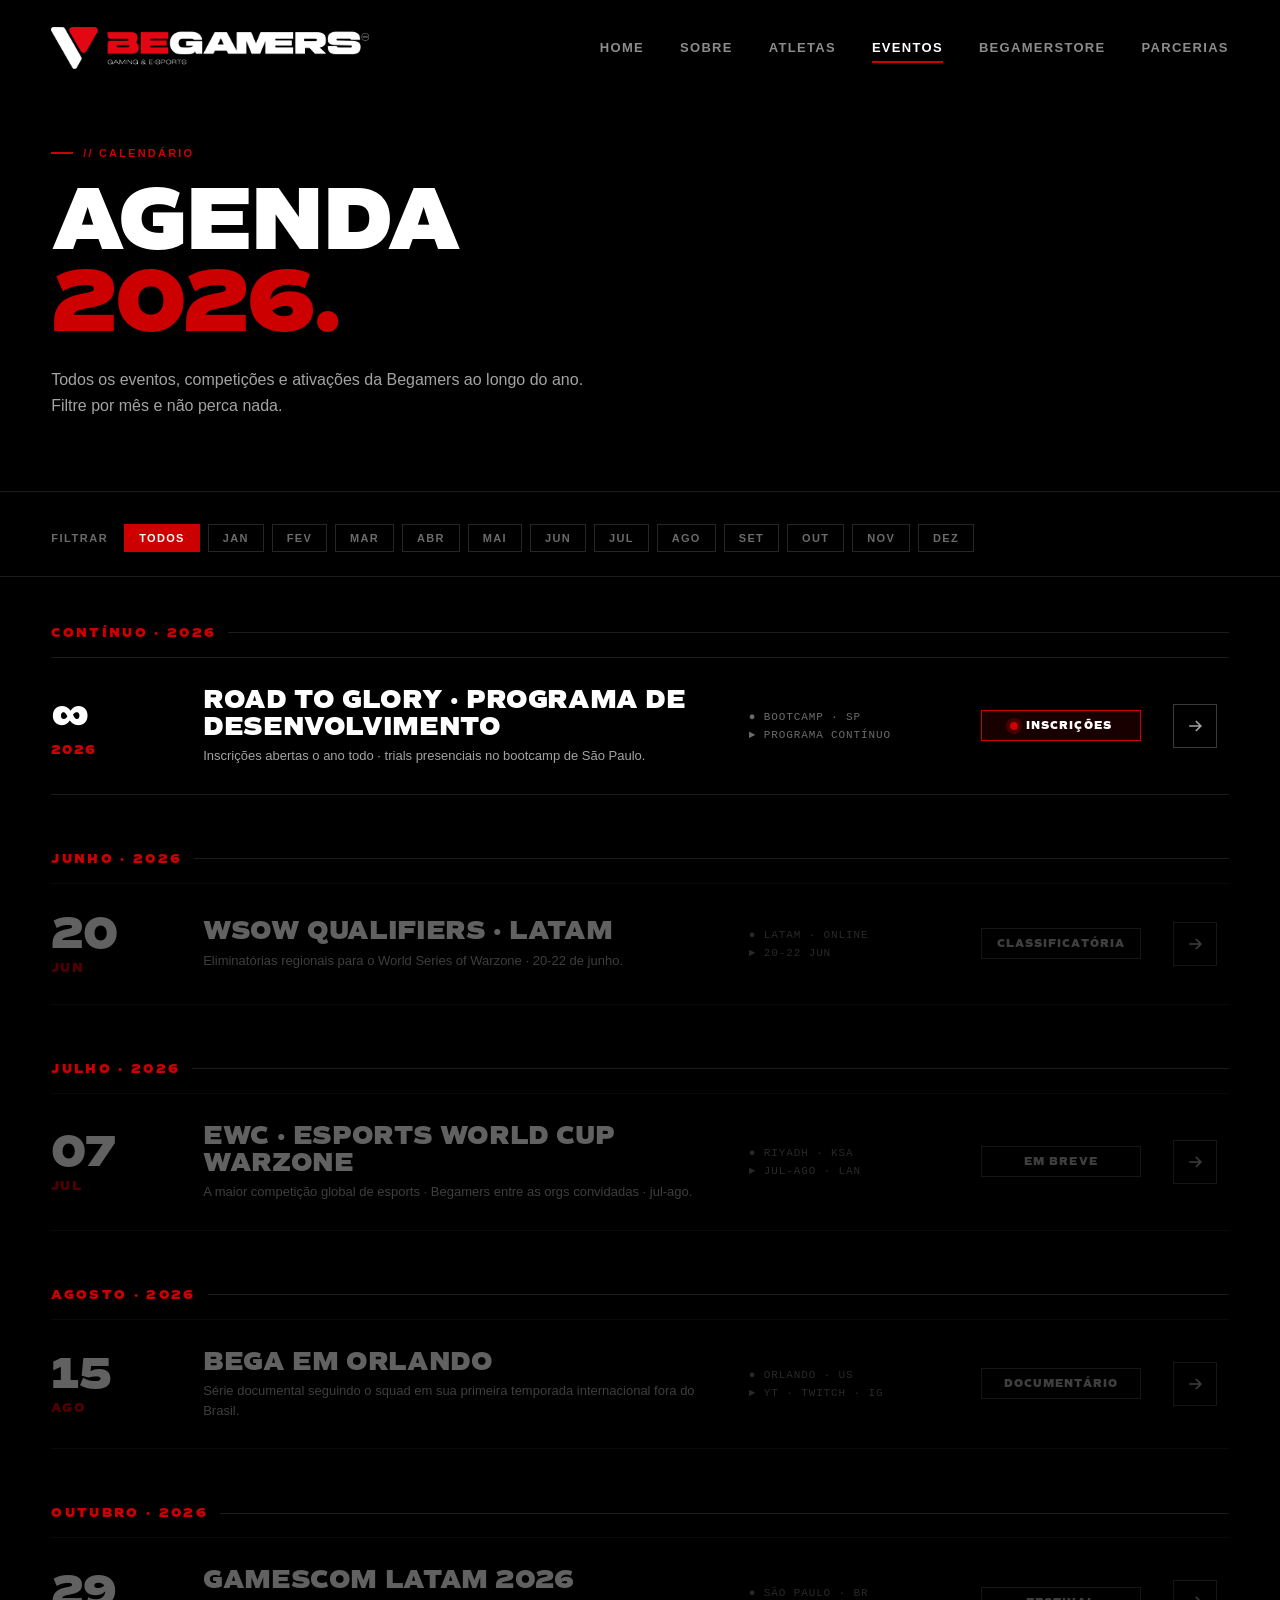
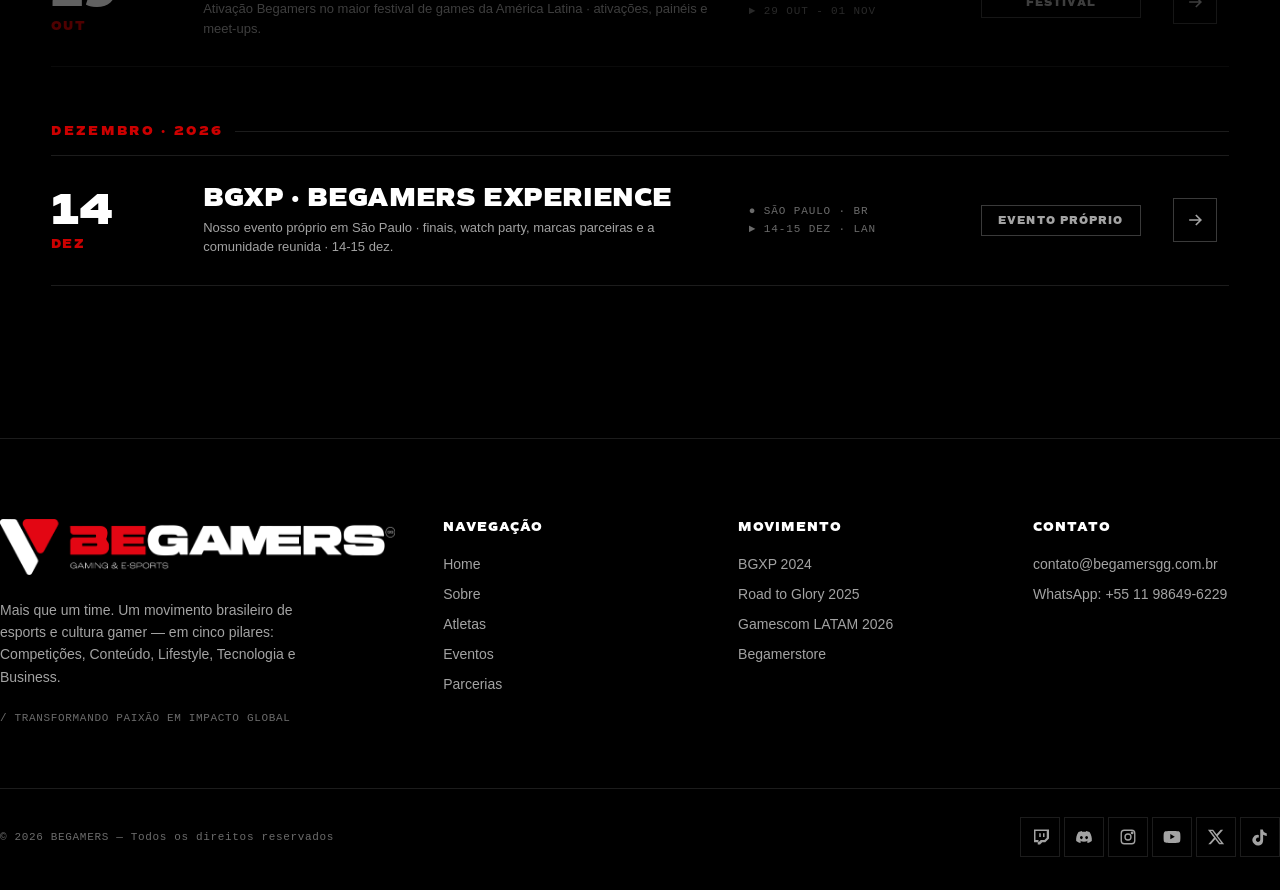
==== commit 5859d27d: "fix: corrige src do logo no header do calendario.html" ====
--- a/calendario.html
+++ b/calendario.html
@@ -130,7 +130,7 @@
 <nav class="nav" id="nav">
   <div class="container nav-inner">
     <a href="index.html" class="nav-logo" aria-label="Begamers — Home">
-      <img src="logo/begamers-logo-white.png" class="nav-logo-img" alt="Begamers">
+      <img src="assets/begamers-logo-principal-white.png" alt="BEGAMERS — Gaming & E-sports" class="nav-logo-img">
     </a>
     <button class="nav-toggle" id="nav-toggle" aria-label="Menu" aria-expanded="false">
       <span></span><span></span><span></span>
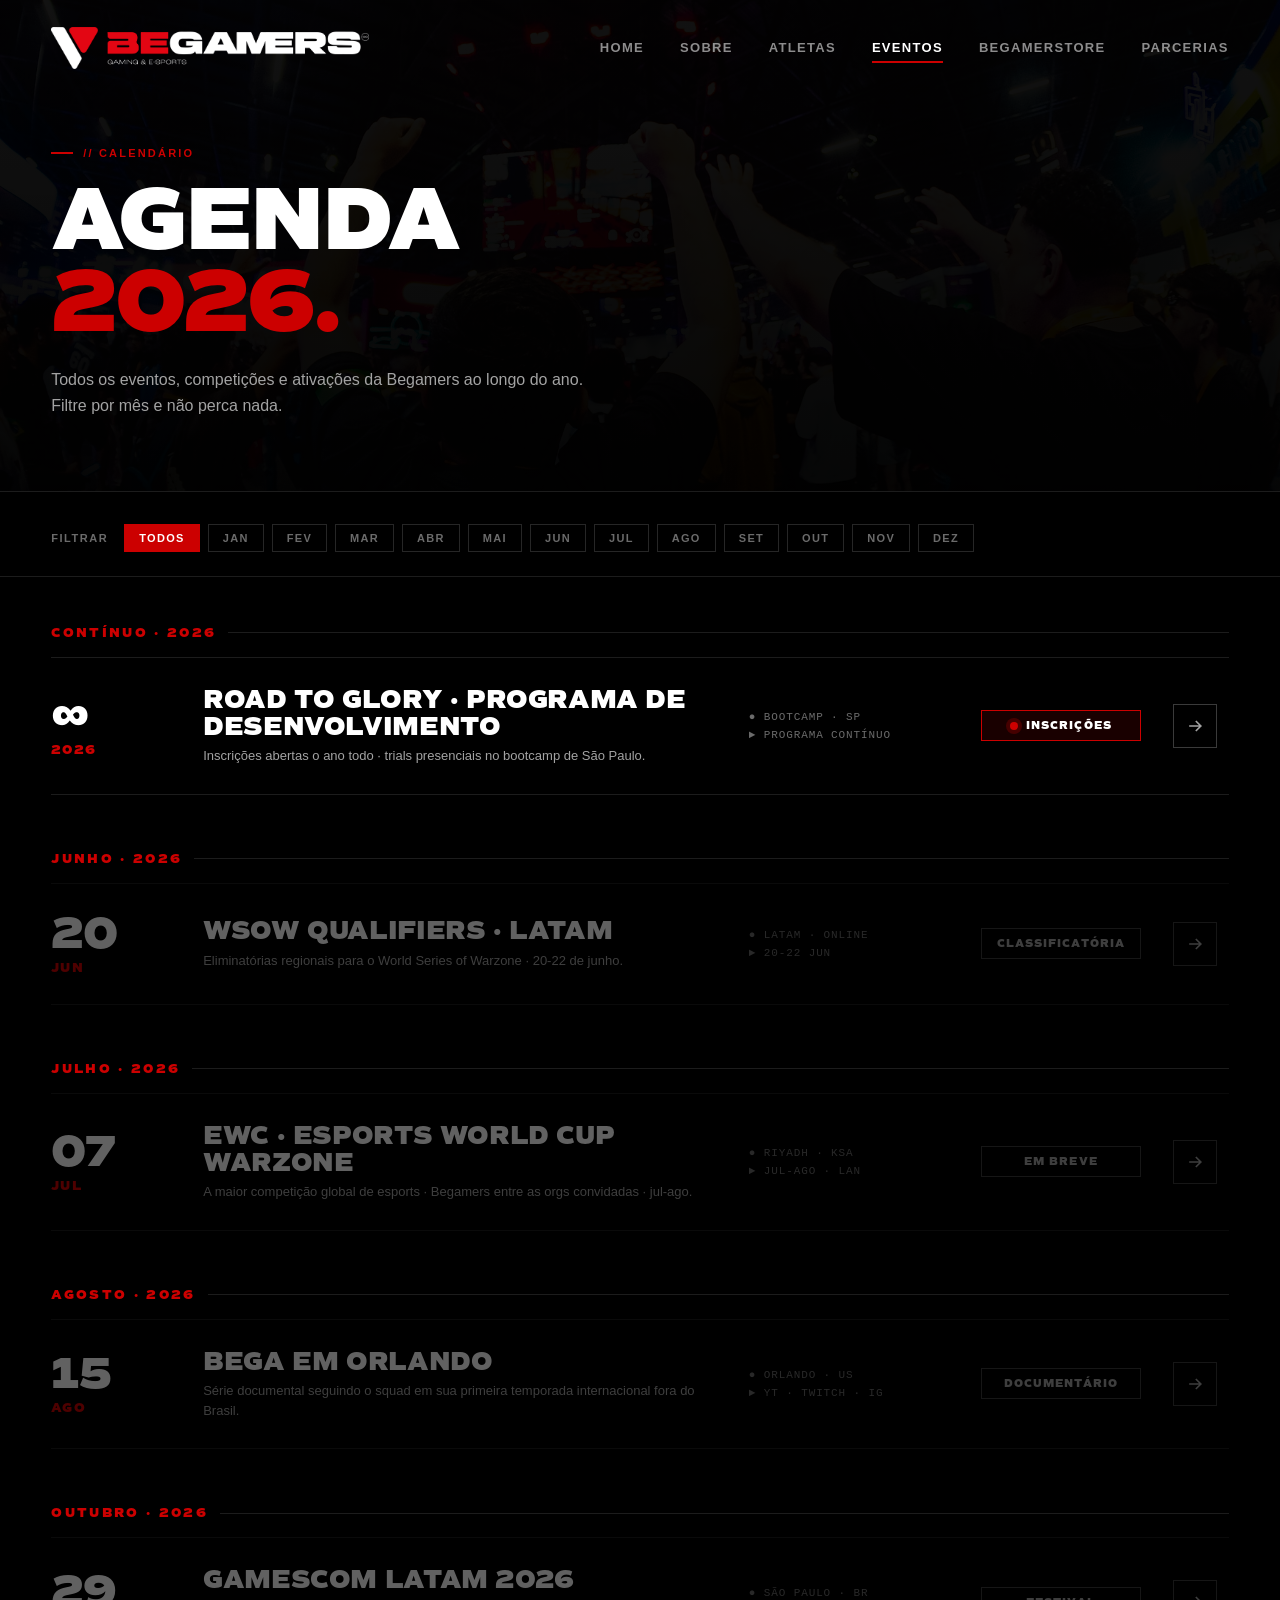
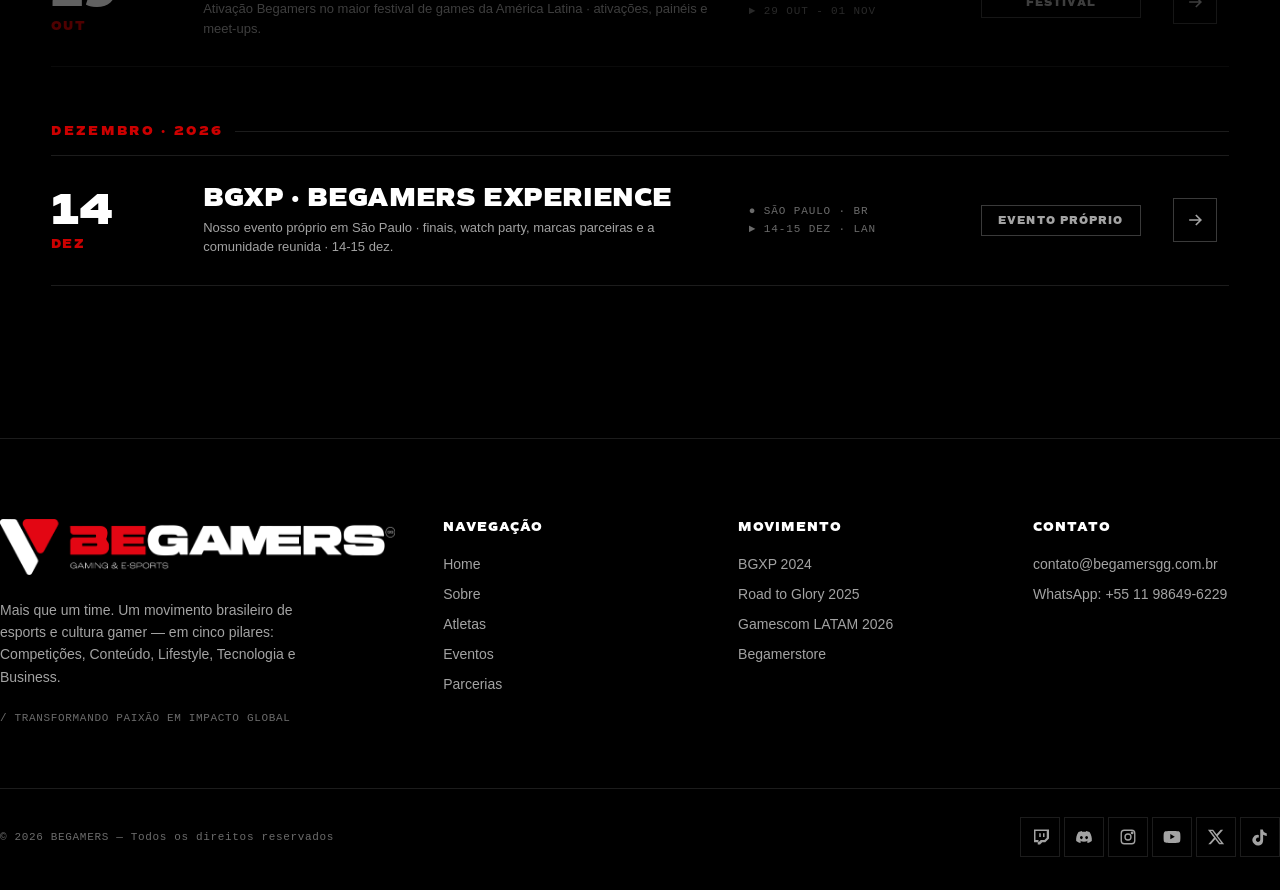
==== commit 264207d4: "feat: hero background agenda.jpg com overlay no calendario.html" ====
--- a/calendario.html
+++ b/calendario.html
@@ -15,7 +15,27 @@
       padding-bottom: 56px;
       background: #000;
       border-bottom: 1px solid #1c1c1c;
-    }
+      position: relative;
+      overflow: hidden;
+    }
+    .cal-hero::before {
+      content: "";
+      position: absolute;
+      inset: 0;
+      background: url('assets/agenda.jpg') center/cover no-repeat;
+      opacity: 0.28;
+      z-index: 0;
+      pointer-events: none;
+    }
+    .cal-hero::after {
+      content: "";
+      position: absolute;
+      inset: 0;
+      background: linear-gradient(180deg, rgba(0,0,0,0.75) 0%, rgba(0,0,0,0.90) 100%);
+      z-index: 1;
+      pointer-events: none;
+    }
+    .cal-hero .container { position: relative; z-index: 2; }
     .cal-hero .eyebrow { margin-bottom: 20px; }
     .cal-hero h1 {
       font-family: var(--font-display-heavy);
--- a/sections.css
+++ b/sections.css
@@ -868,7 +868,22 @@
 /* ============ ROSTER ============ */
 .roster {
   background: #000;
-}
+  position: relative;
+  overflow: hidden;
+}
+.roster::before {
+  content: "";
+  position: absolute;
+  top: 0; bottom: 0; left: 0;
+  width: 38%;
+  background: url('assets/road_to_glory.png') center/cover no-repeat;
+  opacity: 0.12;
+  -webkit-mask-image: linear-gradient(to right, rgba(0,0,0,0.85) 0%, transparent 100%);
+  mask-image: linear-gradient(to right, rgba(0,0,0,0.85) 0%, transparent 100%);
+  z-index: 0;
+  pointer-events: none;
+}
+.roster .container { position: relative; z-index: 1; }
 .roster-game-tabs {
   display: flex; gap: 4px;
   margin-bottom: 32px;
@@ -1064,50 +1079,98 @@
 }
 
 /* ---- Modal vídeo atletas ---- */
+@keyframes pmFadeIn {
+  from { opacity: 0; transform: scale(0.95); }
+  to   { opacity: 1; transform: scale(1); }
+}
+@keyframes pmLiveBlink {
+  0%, 49% { opacity: 1; }
+  50%, 100% { opacity: 0; }
+}
 .player-modal {
   position: fixed; inset: 0;
   z-index: 200;
   display: flex; align-items: center; justify-content: center;
+  padding: 20px;
 }
 .player-modal[hidden] { display: none; }
 .pm-backdrop {
   position: absolute; inset: 0;
-  background: rgba(0,0,0,0.86);
+  background: rgba(0,0,0,0.92);
   backdrop-filter: blur(8px);
   -webkit-backdrop-filter: blur(8px);
 }
 .pm-box {
   position: relative; z-index: 1;
-  width: min(860px, 92vw);
+  width: min(900px, 94vw);
   background: #0a0a0a;
-  border: 1px solid #262626;
-  box-shadow: 0 32px 80px rgba(0,0,0,0.8), 0 0 0 1px rgba(204,0,0,0.18);
-}
+  border-top: 3px solid #CC0000;
+  box-shadow: 0 0 20px rgba(204,0,0,0.5), 0 32px 80px rgba(0,0,0,0.9);
+  animation: pmFadeIn 0.22s var(--ease-out) both;
+}
+.pm-corner {
+  position: absolute;
+  width: 18px; height: 18px;
+  border-color: #CC0000;
+  border-style: solid;
+  pointer-events: none;
+}
+.pm-corner.tl { top: 0; left: 0; border-width: 0 0 2px 2px; }
+.pm-corner.tr { top: 0; right: 0; border-width: 0 2px 2px 0; }
+.pm-corner.bl { bottom: 0; left: 0; border-width: 2px 0 0 2px; }
+.pm-corner.br { bottom: 0; right: 0; border-width: 2px 2px 0 0; }
 .pm-header {
   display: flex; align-items: center; justify-content: space-between;
-  padding: 16px 20px;
-  border-bottom: 1px solid #1c1c1c;
+  padding: 14px 20px; gap: 16px;
+}
+.pm-header-left {
+  display: flex; align-items: center; gap: 10px;
+  flex: 0 0 auto;
+}
+.pm-logo { height: 26px; width: auto; }
+.pm-live {
+  font-family: var(--font-mono);
+  font-size: 10px; font-weight: 700;
+  letter-spacing: 0.14em; text-transform: uppercase;
+  color: #CC0000;
+  display: flex; align-items: center; gap: 5px;
+  animation: pmLiveBlink 1.2s step-end infinite;
+}
+.pm-live-dot {
+  width: 6px; height: 6px; border-radius: 50%;
+  background: #CC0000; flex-shrink: 0;
 }
 .pm-name {
   font-family: var(--font-display-heavy);
-  font-weight: 900; font-size: 15px;
-  letter-spacing: 0.08em; text-transform: uppercase;
-  color: #fff;
+  font-weight: 900; font-size: clamp(18px, 2.4vw, 28px);
+  letter-spacing: -0.02em; text-transform: uppercase;
+  color: #fff; flex: 1; text-align: center;
+}
+.pm-header-right {
+  display: flex; align-items: center; gap: 14px;
+  flex: 0 0 auto;
+}
+.pm-role {
+  font-size: 10px; font-weight: 700;
+  letter-spacing: 0.12em; text-transform: uppercase;
+  color: #CC0000;
 }
 .pm-close {
-  background: none; border: none; cursor: pointer;
-  color: var(--fg3); padding: 4px;
+  background: none; border: 1px solid #333; cursor: pointer;
+  color: #fff; padding: 6px;
   display: flex; align-items: center; justify-content: center;
-  transition: color 0.15s;
-}
-.pm-close:hover { color: #fff; }
-.pm-player {
-  position: relative; width: 100%; padding-bottom: 56.25%;
-}
-.pm-player iframe {
-  position: absolute; inset: 0;
-  width: 100%; height: 100%;
-  border: 0;
+  transition: border-color 0.15s, color 0.15s;
+}
+.pm-close:hover { border-color: #CC0000; color: #CC0000; }
+.pm-player { width: 100%; height: 450px; }
+.pm-player iframe { width: 100%; height: 100%; border: 0; display: block; }
+.pm-footer {
+  border-top: 1px solid #CC0000;
+  padding: 10px 20px;
+  text-align: center;
+  font-family: var(--font-mono);
+  font-size: 10px; letter-spacing: 0.16em; text-transform: uppercase;
+  color: #6b6b6b;
 }
 
 /* ============ EVENTS ============ */
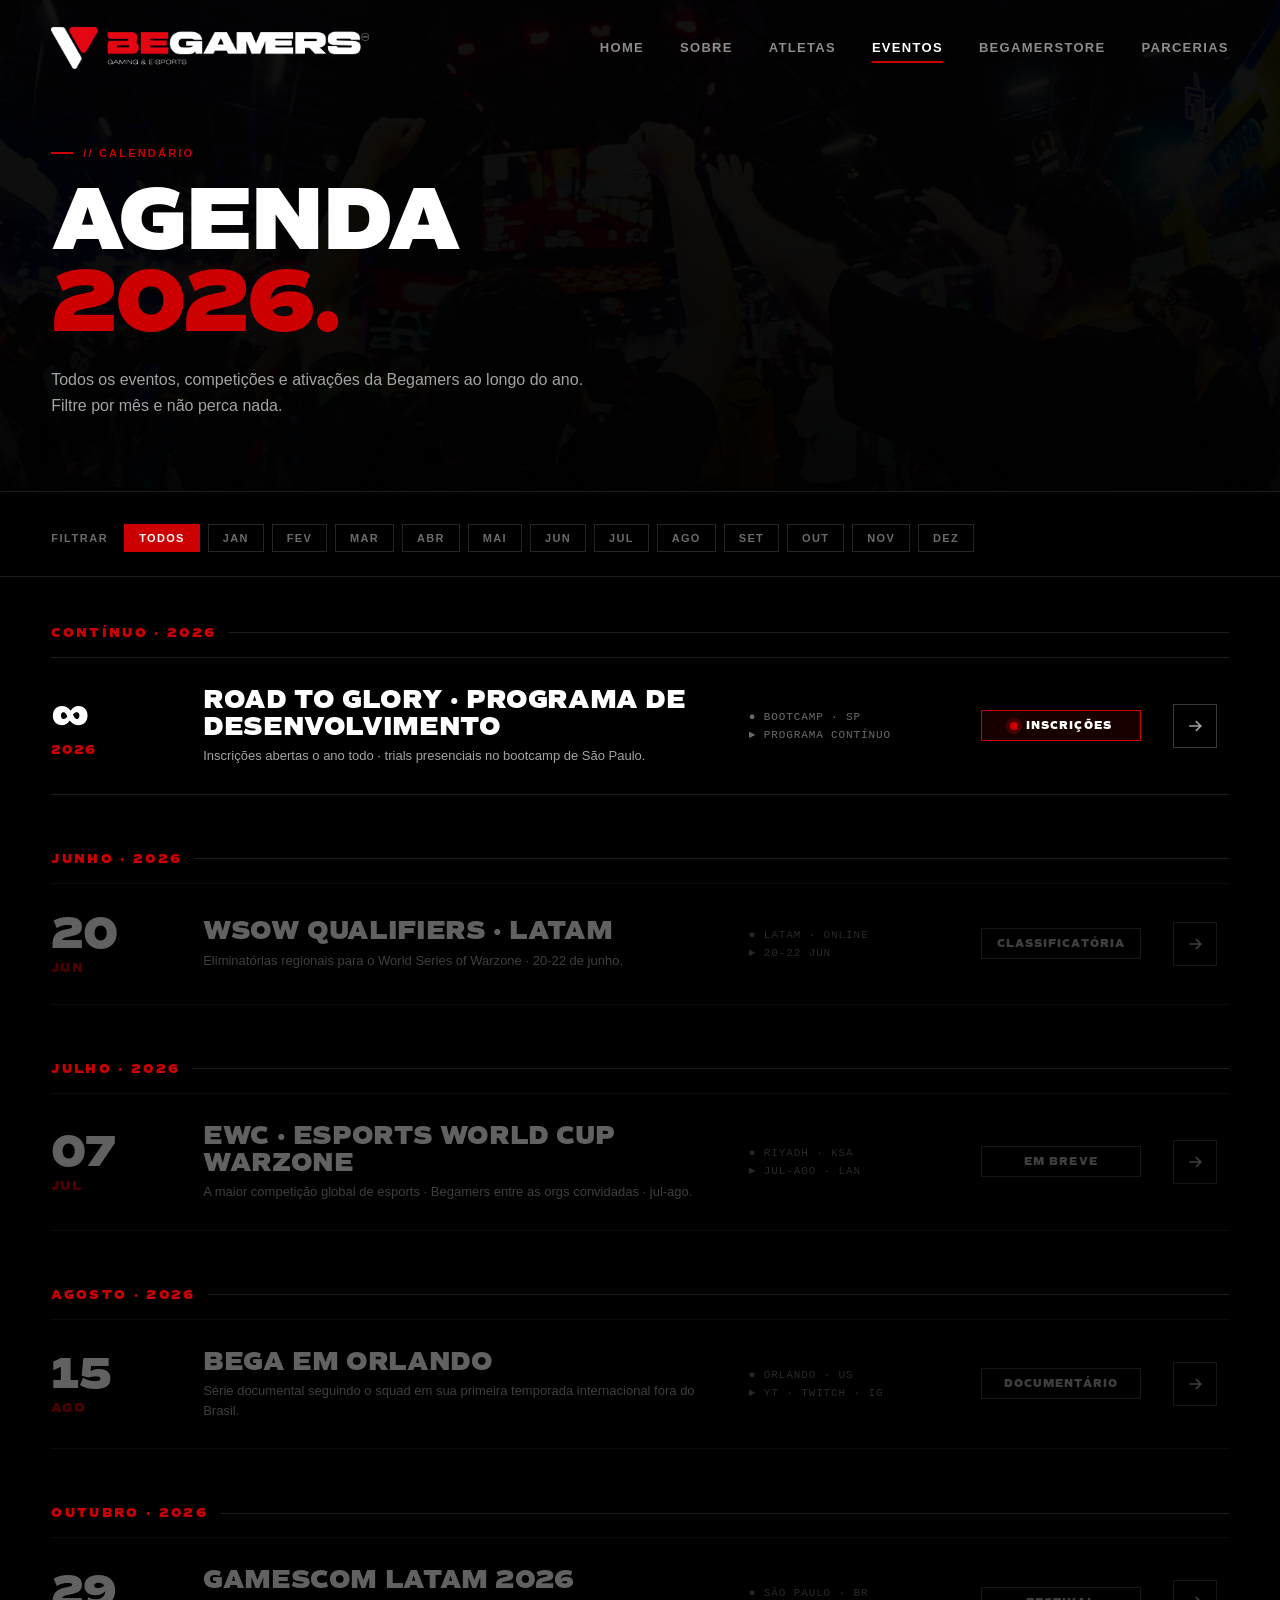
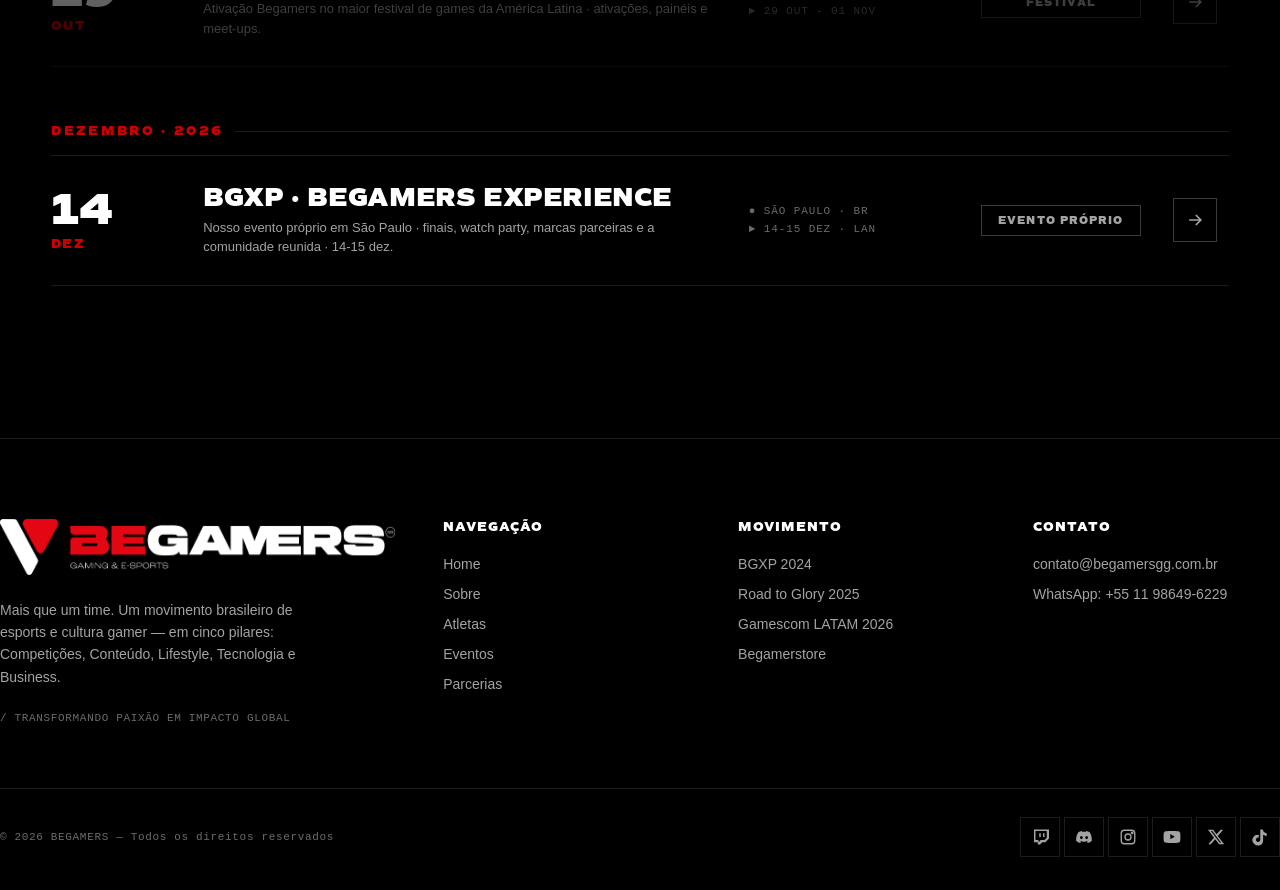
==== commit 04ecf73c: "perf: otimizacao de imagens para WebP — 19MB para 3.9MB (79% economia)" ====
--- a/calendario.html
+++ b/calendario.html
@@ -22,7 +22,7 @@
       content: "";
       position: absolute;
       inset: 0;
-      background: url('assets/agenda.jpg') center/cover no-repeat;
+      background: url('assets/agenda.webp') center/cover no-repeat;
       opacity: 0.28;
       z-index: 0;
       pointer-events: none;
@@ -150,7 +150,7 @@
 <nav class="nav" id="nav">
   <div class="container nav-inner">
     <a href="index.html" class="nav-logo" aria-label="Begamers — Home">
-      <img src="assets/begamers-logo-principal-white.png" alt="BEGAMERS — Gaming & E-sports" class="nav-logo-img">
+      <img src="assets/begamers-logo-principal-white.webp" alt="BEGAMERS — Gaming & E-sports" class="nav-logo-img">
     </a>
     <button class="nav-toggle" id="nav-toggle" aria-label="Menu" aria-expanded="false">
       <span></span><span></span><span></span>
@@ -215,7 +215,7 @@
   <div class="container footer-inner">
     <div class="footer-top">
       <div class="footer-brand">
-        <img src="assets/begamers-logo-principal-white.png" alt="BEGAMERS — Gaming & E-sports" style="height: 56px; width: auto; display: block; margin-bottom: 24px;">
+        <img src="assets/begamers-logo-principal-white.webp" alt="BEGAMERS — Gaming & E-sports" style="height: 56px; width: auto; display: block; margin-bottom: 24px;">
         <p>Mais que um time. Um movimento brasileiro de esports e cultura gamer — em cinco pilares: Competições, Conteúdo, Lifestyle, Tecnologia e Business.</p>
         <span class="mono">/ TRANSFORMANDO PAIXÃO EM IMPACTO GLOBAL</span>
       </div>
--- a/sections.css
+++ b/sections.css
@@ -171,7 +171,7 @@
   position: absolute;
   top: 0; bottom: 0; left: 0;
   width: 35%;
-  background: url('assets/lado direito_midia.jpg') center/cover no-repeat;
+  background: url('assets/lado direito_midia.webp') center/cover no-repeat;
   opacity: 0.18;
   -webkit-mask-image: linear-gradient(to right, rgba(0,0,0,0.8) 0%, transparent 100%);
   mask-image: linear-gradient(to right, rgba(0,0,0,0.8) 0%, transparent 100%);
@@ -876,7 +876,7 @@
   position: absolute;
   top: 0; bottom: 0; left: 0;
   width: 38%;
-  background: url('assets/road_to_glory.png') center/cover no-repeat;
+  background: url('assets/road_to_glory.webp') center/cover no-repeat;
   opacity: 0.12;
   -webkit-mask-image: linear-gradient(to right, rgba(0,0,0,0.85) 0%, transparent 100%);
   mask-image: linear-gradient(to right, rgba(0,0,0,0.85) 0%, transparent 100%);
@@ -960,7 +960,7 @@
 .player:hover .player-photo { transform: scale(1.04); }
 .player-texture {
   position: absolute; inset: 0;
-  background: url('assets/fundo_cards.jpg') center/cover no-repeat;
+  background: url('assets/fundo_cards.webp') center/cover no-repeat;
   z-index: 0;
   pointer-events: none;
 }
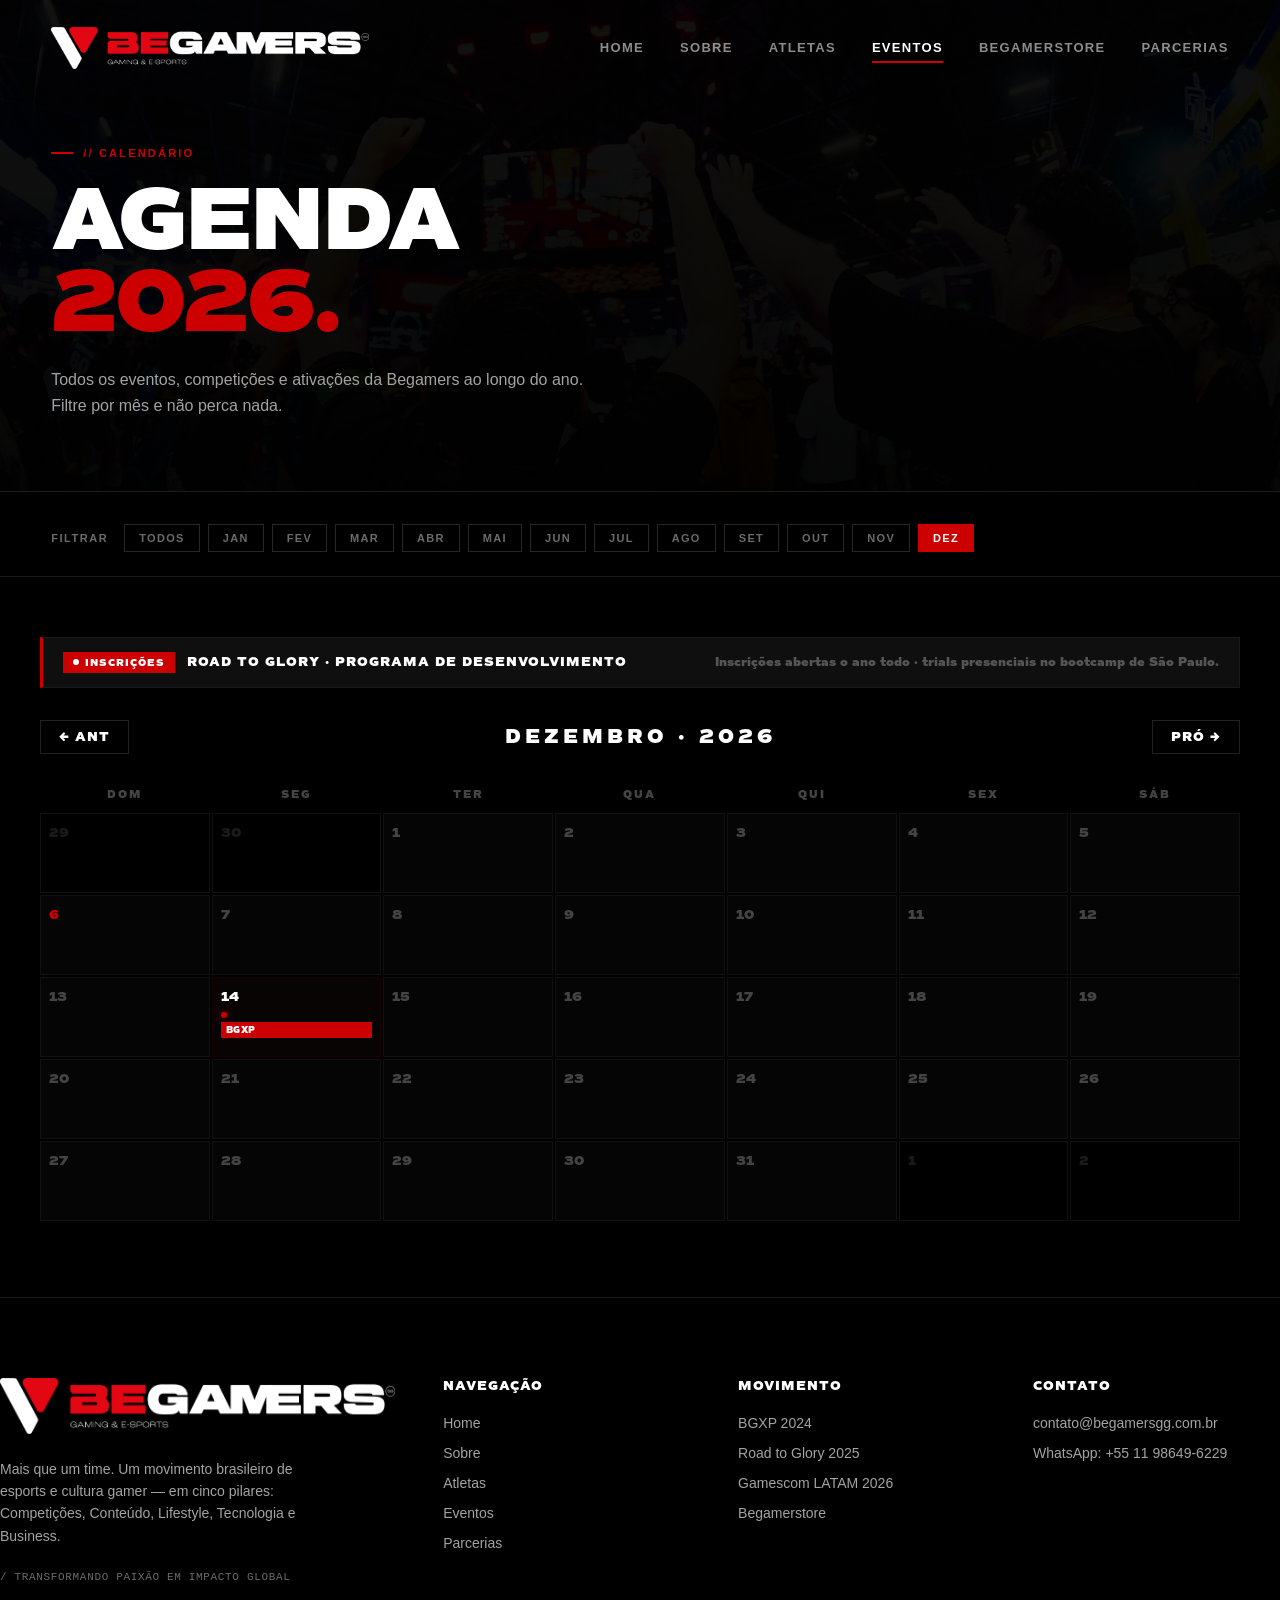
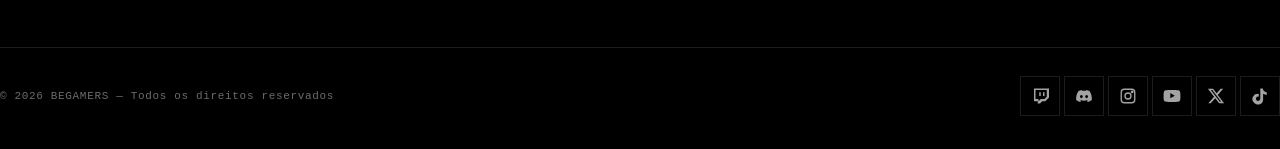
==== commit 21f2b0cf: "feat: redesign calendário com visual do calendario-secao.html Transplanta CSS/HTML/JS do arquivo de " ====
--- a/calendario.html
+++ b/calendario.html
@@ -91,54 +91,284 @@
       cursor: pointer;
       transition: background 120ms, color 120ms, border-color 120ms;
     }
-    .month-btn:hover {
-      border-color: #444;
-      color: #fff;
-    }
-    .month-btn.active {
-      background: var(--accent);
-      border-color: var(--accent);
-      color: #fff;
-    }
-
-    /* ---- Lista de eventos ---- */
-    .cal-body {
-      padding: 48px 0 96px;
+    .month-btn:hover { border-color: #444; color: #fff; }
+    .month-btn.active { background: var(--accent); border-color: var(--accent); color: #fff; }
+
+    /* ===== CALENDÁRIO BEGAMERS ===== */
+    #bega-calendar-section {
       background: #000;
-      min-height: 60vh;
-    }
-    .cal-month-group { margin-bottom: 56px; }
-    .cal-month-label {
-      font-family: var(--font-display-heavy);
-      font-weight: 900;
-      font-size: 13px;
-      letter-spacing: 0.18em;
-      text-transform: uppercase;
-      color: var(--accent);
-      margin-bottom: 16px;
+      padding: 60px 40px;
+      font-family: 'Commuters Sans', 'Arial Black', sans-serif;
+    }
+
+    .bega-cal-wrap {
+      max-width: 1200px;
+      margin: 0 auto;
+    }
+
+    /* EVENTO DESTAQUE (Road to Glory) */
+    .bega-featured-event {
+      display: flex;
+      align-items: center;
+      justify-content: space-between;
+      background: #0f0f0f;
+      border: 0.5px solid #1a1a1a;
+      border-left: 3px solid #CC0000;
+      padding: 14px 20px;
+      margin-bottom: 32px;
+      gap: 20px;
+    }
+
+    .bega-featured-left {
       display: flex;
       align-items: center;
       gap: 12px;
     }
-    .cal-month-label::after {
-      content: "";
-      flex: 1;
-      height: 1px;
-      background: #1c1c1c;
-    }
-    .cal-event-list { display: flex; flex-direction: column; gap: 2px; }
-
-    /* eventos passados */
-    .event.past { opacity: 0.38; pointer-events: none; }
-
-    /* mensagem vazia */
-    .cal-empty {
+
+    .bega-featured-badge {
+      background: #CC0000;
+      color: #fff;
+      font-size: 10px;
+      padding: 4px 10px;
+      letter-spacing: 1px;
+      font-weight: 700;
+      display: flex;
+      align-items: center;
+      gap: 6px;
+      white-space: nowrap;
+    }
+
+    .bega-featured-badge::before {
+      content: '';
+      width: 6px;
+      height: 6px;
+      background: #fff;
+      border-radius: 50%;
+      animation: blink 1s infinite;
+    }
+
+    @keyframes blink {
+      0%, 100% { opacity: 1; }
+      50% { opacity: 0; }
+    }
+
+    .bega-featured-title {
+      color: #fff;
+      font-size: 13px;
+      font-weight: 700;
+      letter-spacing: 1px;
+      text-transform: uppercase;
+    }
+
+    .bega-featured-desc {
+      color: #555;
+      font-size: 12px;
+    }
+
+    /* NAVEGAÇÃO DO MÊS */
+    .bega-cal-nav {
+      display: flex;
+      align-items: center;
+      justify-content: space-between;
+      margin-bottom: 24px;
+    }
+
+    .bega-cal-nav-btn {
+      background: transparent;
+      border: 1px solid #222;
+      color: #fff;
+      padding: 8px 18px;
+      cursor: pointer;
+      font-size: 13px;
+      letter-spacing: 1px;
+      transition: all 0.2s;
+      font-family: inherit;
+      text-transform: uppercase;
+    }
+
+    .bega-cal-nav-btn:hover {
+      border-color: #CC0000;
+      color: #CC0000;
+    }
+
+    .bega-cal-nav-title {
+      color: #fff;
+      font-size: 20px;
+      font-weight: 700;
+      letter-spacing: 4px;
+      text-transform: uppercase;
+    }
+
+    /* GRADE DOS DIAS */
+    .bega-cal-grid {
+      display: grid;
+      grid-template-columns: repeat(7, 1fr);
+      gap: 2px;
+      margin-bottom: 16px;
+    }
+
+    .bega-day-label {
+      color: #444;
+      font-size: 11px;
       text-align: center;
-      padding: 64px 0;
-      color: var(--fg3);
-      font-size: 14px;
-      letter-spacing: 0.06em;
-      text-transform: uppercase;
+      padding: 10px 0;
+      letter-spacing: 2px;
+      text-transform: uppercase;
+    }
+
+    .bega-day {
+      min-height: 80px;
+      border: 0.5px solid #111;
+      padding: 8px;
+      position: relative;
+      cursor: default;
+      transition: background 0.2s;
+      background: #050505;
+    }
+
+    .bega-day.other-month {
+      background: #000;
+    }
+
+    .bega-day.other-month .bega-day-num {
+      color: #1a1a1a;
+    }
+
+    .bega-day.has-event {
+      border-color: #1a0000;
+      cursor: pointer;
+      background: #080404;
+    }
+
+    .bega-day.has-event:hover {
+      background: #120606;
+      border-color: #330000;
+    }
+
+    .bega-day.is-today .bega-day-num {
+      color: #CC0000;
+      font-weight: 700;
+    }
+
+    .bega-day.active-day {
+      background: #120606;
+      border-color: #CC0000;
+    }
+
+    .bega-day-num {
+      font-size: 13px;
+      color: #444;
+      font-weight: 500;
+    }
+
+    .bega-day.has-event .bega-day-num {
+      color: #fff;
+    }
+
+    .bega-event-dot {
+      width: 6px;
+      height: 6px;
+      background: #CC0000;
+      border-radius: 50%;
+      margin-top: 6px;
+      box-shadow: 0 0 8px rgba(204,0,0,0.8);
+    }
+
+    .bega-event-pill {
+      background: #CC0000;
+      color: #fff;
+      font-size: 9px;
+      padding: 2px 5px;
+      margin-top: 4px;
+      white-space: nowrap;
+      overflow: hidden;
+      text-overflow: ellipsis;
+      letter-spacing: 0.5px;
+      text-transform: uppercase;
+      font-weight: 700;
+    }
+
+    /* CARD DE DETALHE */
+    .bega-detail-card {
+      display: none;
+      background: #0a0a0a;
+      border: 0.5px solid #1a1a1a;
+      border-left: 3px solid #CC0000;
+      padding: 20px 24px;
+      margin-top: 4px;
+      animation: fadeSlideIn 0.3s ease;
+    }
+
+    .bega-detail-card.visible {
+      display: block;
+    }
+
+    @keyframes fadeSlideIn {
+      from { opacity: 0; transform: translateY(8px); }
+      to { opacity: 1; transform: translateY(0); }
+    }
+
+    .bega-detail-label {
+      color: #CC0000;
+      font-size: 10px;
+      letter-spacing: 3px;
+      text-transform: uppercase;
+      margin-bottom: 10px;
+      display: flex;
+      align-items: center;
+      gap: 6px;
+    }
+
+    .bega-detail-label::before {
+      content: '●';
+      font-size: 8px;
+      animation: blink 1s infinite;
+    }
+
+    .bega-detail-title {
+      color: #fff;
+      font-size: 18px;
+      font-weight: 700;
+      letter-spacing: 2px;
+      text-transform: uppercase;
+      margin-bottom: 8px;
+    }
+
+    .bega-detail-desc {
+      color: #555;
+      font-size: 13px;
+      margin-bottom: 16px;
+      line-height: 1.6;
+    }
+
+    .bega-detail-btn {
+      background: #CC0000;
+      color: #fff;
+      border: none;
+      padding: 10px 24px;
+      font-size: 11px;
+      letter-spacing: 2px;
+      cursor: pointer;
+      text-transform: uppercase;
+      text-decoration: none;
+      display: inline-block;
+      font-family: inherit;
+      font-weight: 700;
+      transition: background 0.2s;
+    }
+
+    .bega-detail-btn:hover {
+      background: #aa0000;
+    }
+
+    /* RESPONSIVO */
+    @media (max-width: 768px) {
+      #bega-calendar-section { padding: 30px 16px; }
+      .bega-cal-nav-title { font-size: 15px; letter-spacing: 2px; }
+      .bega-day { min-height: 52px; padding: 5px; }
+      .bega-day-num { font-size: 11px; }
+      .bega-event-pill { font-size: 7px; }
+      .bega-day-label { font-size: 9px; letter-spacing: 1px; }
     }
   </style>
 </head>
@@ -199,12 +429,37 @@
   </div>
 </div>
 
-<!-- ============================================================
-     LISTA
-============================================================ -->
-<section class="cal-body">
-  <div class="container">
-    <div id="cal-list"></div>
+<!-- ===== SEÇÃO CALENDÁRIO ===== -->
+<section id="bega-calendar-section">
+  <div class="bega-cal-wrap">
+
+    <!-- Evento destaque (carregado dinamicamente) -->
+    <div class="bega-featured-event" id="bega-featured" style="display:none;">
+      <div class="bega-featured-left">
+        <span class="bega-featured-badge" id="bega-feat-badge">INSCRIÇÕES</span>
+        <span class="bega-featured-title" id="bega-feat-title">ROAD TO GLORY · PROGRAMA DE DESENVOLVIMENTO</span>
+      </div>
+      <span class="bega-featured-desc" id="bega-feat-desc">Inscrições abertas o ano todo</span>
+    </div>
+
+    <!-- Navegação mês -->
+    <div class="bega-cal-nav">
+      <button class="bega-cal-nav-btn" onclick="changeMonth(-1)">← ANT</button>
+      <span class="bega-cal-nav-title" id="bega-month-title">MAIO · 2026</span>
+      <button class="bega-cal-nav-btn" onclick="changeMonth(1)">PRÓ →</button>
+    </div>
+
+    <!-- Grade -->
+    <div class="bega-cal-grid" id="bega-grid"></div>
+
+    <!-- Card detalhe -->
+    <div class="bega-detail-card" id="bega-detail">
+      <div class="bega-detail-label" id="bega-det-label">CLASSIFICATÓRIA · 20–22 JUN · LATAM · ONLINE</div>
+      <div class="bega-detail-title" id="bega-det-title">WSOW QUALIFIERS · LATAM</div>
+      <div class="bega-detail-desc" id="bega-det-desc">Descrição do evento aqui.</div>
+      <a class="bega-detail-btn" id="bega-det-btn" href="#" target="_blank">VER MAIS →</a>
+    </div>
+
   </div>
 </section>
 
@@ -286,114 +541,143 @@
 </script>
 
 <script>
-  /* ---- Calendário dinâmico ---- */
-  (function () {
-    const MES_ORDER = { JAN:1,FEV:2,MAR:3,ABR:4,MAI:5,JUN:6,JUL:7,AGO:8,SET:9,OUT:10,NOV:11,DEZ:12 };
-    const MES_NOMES = { JAN:'Janeiro',FEV:'Fevereiro',MAR:'Março',ABR:'Abril',MAI:'Maio',JUN:'Junho',JUL:'Julho',AGO:'Agosto',SET:'Setembro',OUT:'Outubro',NOV:'Novembro',DEZ:'Dezembro' };
-    const ARROW = '<svg viewBox="0 0 24 24" width="20" height="20" fill="none" stroke="currentColor" stroke-width="2"><path d="M5 12h14M13 6l6 6-6 6"/></svg>';
-
-    let allEvents = [];
-    let activeFilter = 'TODOS';
-
-    function eventDate(e) {
-      if (e.destaque) return new Date(0);
-      const m = MES_ORDER[e.mes] || 1;
-      return new Date(2026, m - 1, parseInt(e.dia) || 1);
-    }
-
-    function isPast(e) {
+  const MESES = ['JANEIRO','FEVEREIRO','MARÇO','ABRIL','MAIO','JUNHO','JULHO','AGOSTO','SETEMBRO','OUTUBRO','NOVEMBRO','DEZEMBRO'];
+  const DIAS_LABEL = ['DOM','SEG','TER','QUA','QUI','SEX','SÁB'];
+  const MES_MAP = {'JAN':1,'FEV':2,'MAR':3,'ABR':4,'MAI':5,'JUN':6,'JUL':7,'AGO':8,'SET':9,'OUT':10,'NOV':11,'DEZ':12};
+  const MES_ABBR = ['JAN','FEV','MAR','ABR','MAI','JUN','JUL','AGO','SET','OUT','NOV','DEZ'];
+
+  let eventos = [];
+  let currentDate = new Date();
+  let currentMonth = currentDate.getMonth();
+  let currentYear = currentDate.getFullYear();
+  let activeDay = null;
+
+  fetch('eventos.json')
+    .then(r => r.json())
+    .then(data => {
+      eventos = data.eventos || data;
+      const featured = eventos.find(e => e.destaque);
+      if (featured) {
+        document.getElementById('bega-featured').style.display = 'flex';
+        document.getElementById('bega-feat-badge').textContent = featured.botao;
+        document.getElementById('bega-feat-title').textContent = featured.titulo;
+        document.getElementById('bega-feat-desc').textContent = featured.descricao;
+      }
+      renderCalendar();
+    })
+    .catch(() => renderCalendar());
+
+  function changeMonth(dir) {
+    currentMonth += dir;
+    if (currentMonth > 11) { currentMonth = 0; currentYear++; }
+    if (currentMonth < 0) { currentMonth = 11; currentYear--; }
+    activeDay = null;
+    document.getElementById('bega-detail').classList.remove('visible');
+    renderCalendar();
+    syncFilterBtns();
+  }
+
+  function getEventosDoMes(mes, ano) {
+    return eventos.filter(e => {
       if (e.destaque) return false;
-      const today = new Date();
-      today.setHours(0, 0, 0, 0);
-      return eventDate(e) < today;
-    }
-
-    function buildCard(e) {
-      const dia = e.destaque ? '∞' : e.dia;
-      const tc  = e.destaque ? 'live' : 'upcoming';
-      const tag = e.destaque
-        ? '<span class="live-dot"></span> ' + e.botao
-        : e.botao;
-      const past = isPast(e) ? ' past' : '';
-      const ext = e.link !== '#' ? ' target="_blank" rel="noopener"' : '';
-      return `<a href="${e.link}" class="event${past}"${ext}>
-        <div class="event-date"><div class="d">${dia}</div><span class="m">${e.mes}</span></div>
-        <div class="event-main">
-          <h4>${e.titulo}</h4>
-          <div class="sub">${e.descricao}</div>
-        </div>
-        <div class="event-meta">
-          <span class="line">● ${e.local}</span>
-          <span class="line">► ${e.periodo}</span>
-        </div>
-        <span class="event-tag ${tc}">${tag}</span>
-        <div class="event-arrow" aria-hidden="true">${ARROW}</div>
-      </a>`;
-    }
-
-    function render() {
-      const list = document.getElementById('cal-list');
-      let events = allEvents;
-
-      if (activeFilter !== 'TODOS') {
-        events = allEvents.filter(e => e.destaque || e.mes === activeFilter);
+      const m = MES_MAP[e.mes];
+      return m === (mes + 1);
+    });
+  }
+
+  function renderCalendar() {
+    document.getElementById('bega-month-title').textContent = MESES[currentMonth] + ' · ' + currentYear;
+    const grid = document.getElementById('bega-grid');
+    grid.innerHTML = '';
+
+    DIAS_LABEL.forEach(d => {
+      const el = document.createElement('div');
+      el.className = 'bega-day-label';
+      el.textContent = d;
+      grid.appendChild(el);
+    });
+
+    const firstDay = new Date(currentYear, currentMonth, 1).getDay();
+    const daysInMonth = new Date(currentYear, currentMonth + 1, 0).getDate();
+    const daysInPrev = new Date(currentYear, currentMonth, 0).getDate();
+    const today = new Date();
+    const evMes = getEventosDoMes(currentMonth, currentYear);
+
+    for (let i = firstDay - 1; i >= 0; i--) {
+      const el = document.createElement('div');
+      el.className = 'bega-day other-month';
+      el.innerHTML = `<span class="bega-day-num">${daysInPrev - i}</span>`;
+      grid.appendChild(el);
+    }
+
+    for (let d = 1; d <= daysInMonth; d++) {
+      const el = document.createElement('div');
+      el.className = 'bega-day';
+      const evDia = evMes.filter(e => parseInt(e.dia) === d);
+      const isToday = d === today.getDate() && currentMonth === today.getMonth() && currentYear === today.getFullYear();
+      if (isToday) el.classList.add('is-today');
+      if (evDia.length > 0) {
+        el.classList.add('has-event');
+        el.innerHTML = `<span class="bega-day-num">${d}</span><div class="bega-event-dot"></div><div class="bega-event-pill">${evDia[0].titulo.split('·')[0].trim()}</div>`;
+        el.onclick = () => showDetail(evDia[0], el);
+      } else {
+        el.innerHTML = `<span class="bega-day-num">${d}</span>`;
       }
-
-      if (!events.length) {
-        list.innerHTML = '<p class="cal-empty">Nenhum evento neste mês.</p>';
-        return;
+      grid.appendChild(el);
+    }
+
+    const total = firstDay + daysInMonth;
+    const remaining = total % 7 === 0 ? 0 : 7 - (total % 7);
+    for (let i = 1; i <= remaining; i++) {
+      const el = document.createElement('div');
+      el.className = 'bega-day other-month';
+      el.innerHTML = `<span class="bega-day-num">${i}</span>`;
+      grid.appendChild(el);
+    }
+
+    syncFilterBtns();
+  }
+
+  function showDetail(ev, dayEl) {
+    if (activeDay) activeDay.classList.remove('active-day');
+    activeDay = dayEl;
+    dayEl.classList.add('active-day');
+    document.getElementById('bega-det-label').textContent = `${ev.botao} · ${ev.dia} ${ev.mes} · ${ev.local} · ${ev.periodo}`;
+    document.getElementById('bega-det-title').textContent = ev.titulo;
+    document.getElementById('bega-det-desc').textContent = ev.descricao;
+    const btn = document.getElementById('bega-det-btn');
+    btn.textContent = ev.botao + ' →';
+    btn.href = ev.link || '#';
+    const detail = document.getElementById('bega-detail');
+    detail.classList.remove('visible');
+    void detail.offsetWidth;
+    detail.classList.add('visible');
+  }
+
+  /* Filtros de mês → navegam para o mês */
+  document.querySelectorAll('.month-btn').forEach(btn => {
+    btn.addEventListener('click', () => {
+      const mes = btn.dataset.mes;
+      const now = new Date();
+      if (mes === 'TODOS') {
+        currentMonth = now.getMonth();
+        currentYear = now.getFullYear();
+      } else {
+        const idx = MES_ABBR.indexOf(mes);
+        if (idx !== -1) { currentMonth = idx; currentYear = 2026; }
       }
-
-      /* Agrupa por mês */
-      const groups = {};
-      events.forEach(e => {
-        const key = e.destaque ? 'CONTÍNUO' : e.mes;
-        if (!groups[key]) groups[key] = [];
-        groups[key].push(e);
-      });
-
-      let html = '';
-      /* Contínuos primeiro, depois meses em ordem */
-      const keys = Object.keys(groups).sort((a, b) => {
-        if (a === 'CONTÍNUO') return -1;
-        if (b === 'CONTÍNUO') return 1;
-        return (MES_ORDER[a] || 99) - (MES_ORDER[b] || 99);
-      });
-
-      keys.forEach(k => {
-        const label = k === 'CONTÍNUO' ? 'Contínuo · 2026' : (MES_NOMES[k] || k) + ' · 2026';
-        html += `<div class="cal-month-group">
-          <div class="cal-month-label">${label}</div>
-          <div class="cal-event-list">${groups[k].map(buildCard).join('')}</div>
-        </div>`;
-      });
-
-      list.innerHTML = html;
-    }
-
-    /* Filtros */
+      activeDay = null;
+      document.getElementById('bega-detail').classList.remove('visible');
+      renderCalendar();
+    });
+  });
+
+  function syncFilterBtns() {
     document.querySelectorAll('.month-btn').forEach(btn => {
-      btn.addEventListener('click', () => {
-        document.querySelectorAll('.month-btn').forEach(b => b.classList.remove('active'));
-        btn.classList.add('active');
-        activeFilter = btn.dataset.mes;
-        render();
-      });
+      const mes = btn.dataset.mes;
+      btn.classList.toggle('active', mes !== 'TODOS' && MES_ABBR.indexOf(mes) === currentMonth);
     });
-
-    const EVENTOS = [
-      { id:1, dia:'∞',  mes:'2026', titulo:'ROAD TO GLORY · PROGRAMA DE DESENVOLVIMENTO', descricao:'Inscrições abertas o ano todo · trials presenciais no bootcamp de São Paulo.', local:'BOOTCAMP · SP', periodo:'PROGRAMA CONTÍNUO', botao:'INSCRIÇÕES', link:'#', destaque:true },
-      { id:2, dia:'20', mes:'JUN',  titulo:'WSOW QUALIFIERS · LATAM',                     descricao:'Eliminatórias regionais para o World Series of Warzone · 20-22 de junho.',         local:'LATAM · ONLINE',  periodo:'20-22 JUN',         botao:'CLASSIFICATÓRIA', link:'#', destaque:false },
-      { id:3, dia:'07', mes:'JUL',  titulo:'EWC · ESPORTS WORLD CUP WARZONE',             descricao:'A maior competição global de esports · Begamers entre as orgs convidadas · jul-ago.', local:'RIYADH · KSA', periodo:'JUL-AGO · LAN',     botao:'EM BREVE',        link:'#', destaque:false },
-      { id:4, dia:'15', mes:'AGO',  titulo:'BEGA EM ORLANDO',                             descricao:'Série documental seguindo o squad em sua primeira temporada internacional fora do Brasil.', local:'ORLANDO · US', periodo:'YT · TWITCH · IG', botao:'DOCUMENTÁRIO', link:'https://www.youtube.com/watch?v=0AspucKtBGA', destaque:false },
-      { id:5, dia:'29', mes:'OUT',  titulo:'GAMESCOM LATAM 2026',                         descricao:'Ativação Begamers no maior festival de games da América Latina · ativações, painéis e meet-ups.', local:'SÃO PAULO · BR', periodo:'29 OUT - 01 NOV', botao:'FESTIVAL', link:'#', destaque:false },
-      { id:6, dia:'14', mes:'DEZ',  titulo:'BGXP · BEGAMERS EXPERIENCE',                  descricao:'Nosso evento próprio em São Paulo · finais, watch party, marcas parceiras e a comunidade reunida · 14-15 dez.', local:'SÃO PAULO · BR', periodo:'14-15 DEZ · LAN', botao:'EVENTO PRÓPRIO', link:'#', destaque:false }
-    ];
-    const destaques = EVENTOS.filter(e => e.destaque);
-    const datados   = EVENTOS.filter(e => !e.destaque).sort((a,b) => eventDate(a) - eventDate(b));
-    allEvents = [...destaques, ...datados];
-    render();
-  })();
+  }
 </script>
 
 </body>
